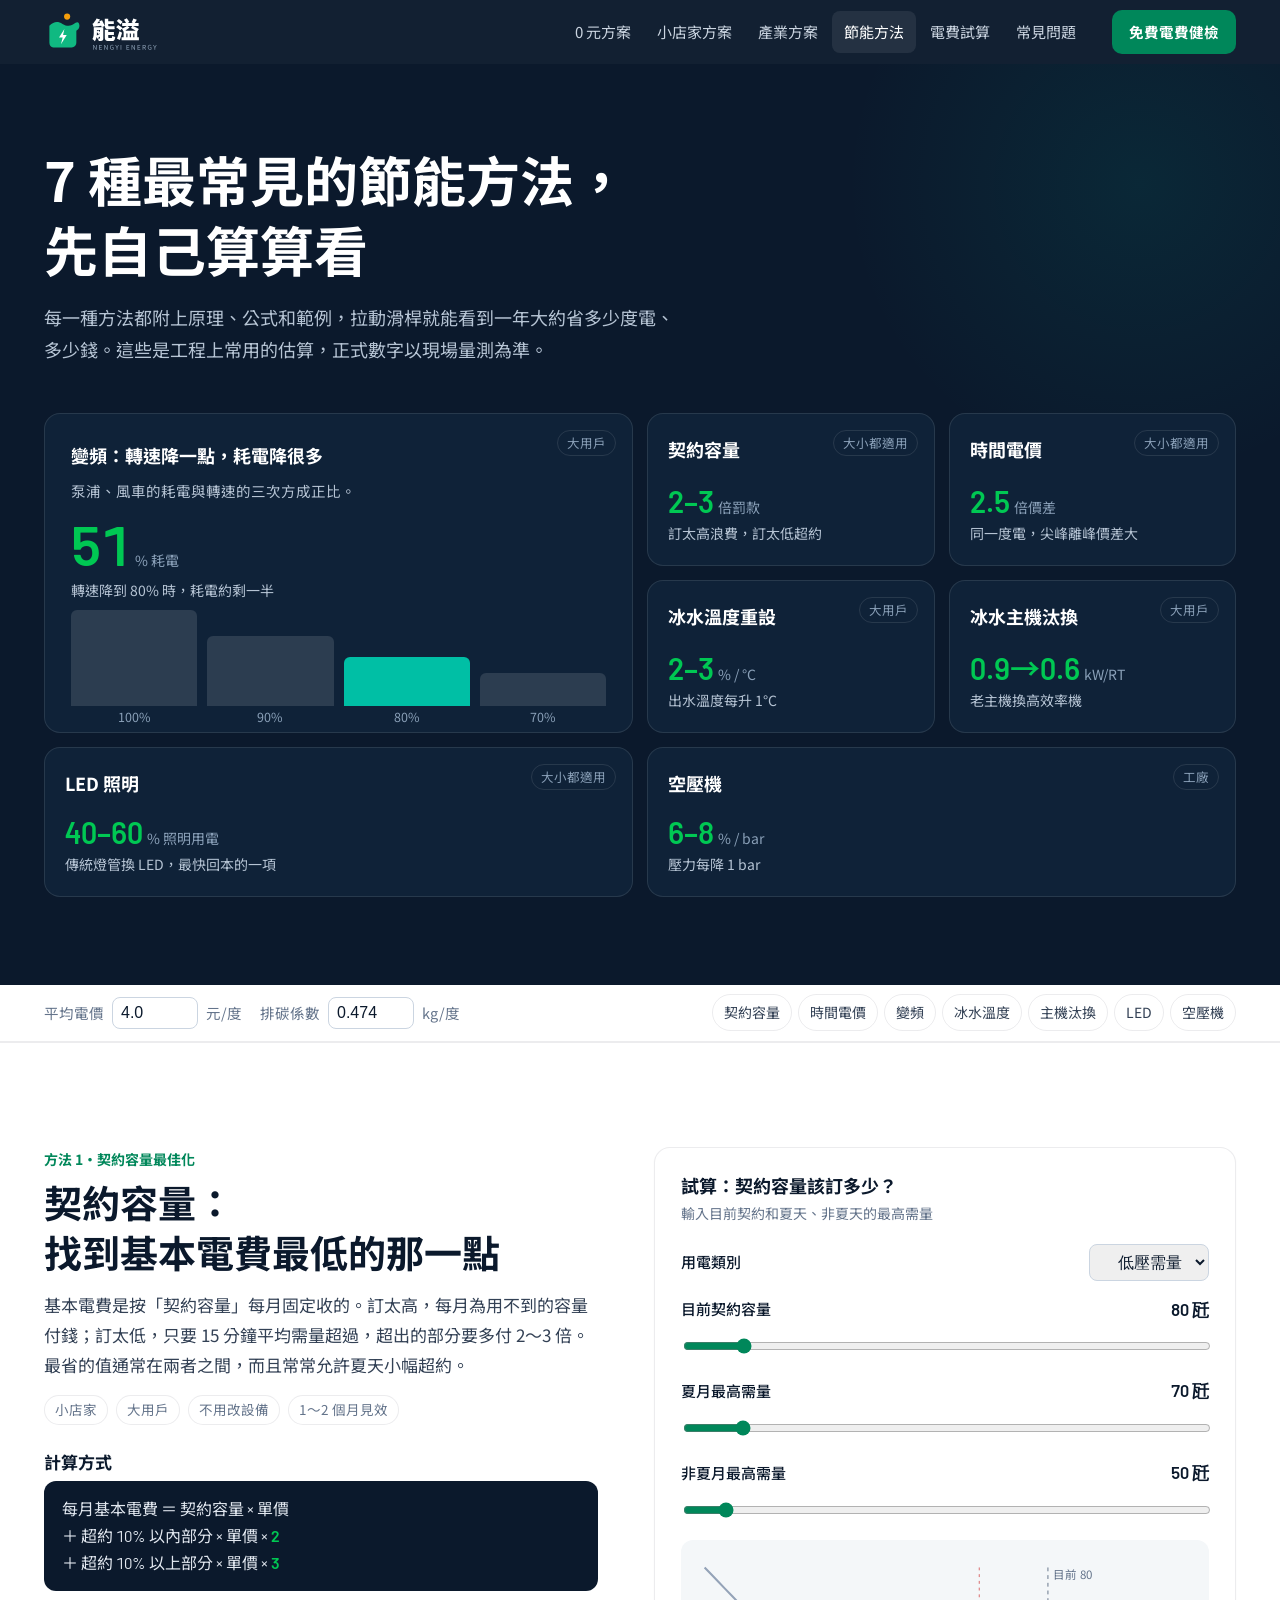
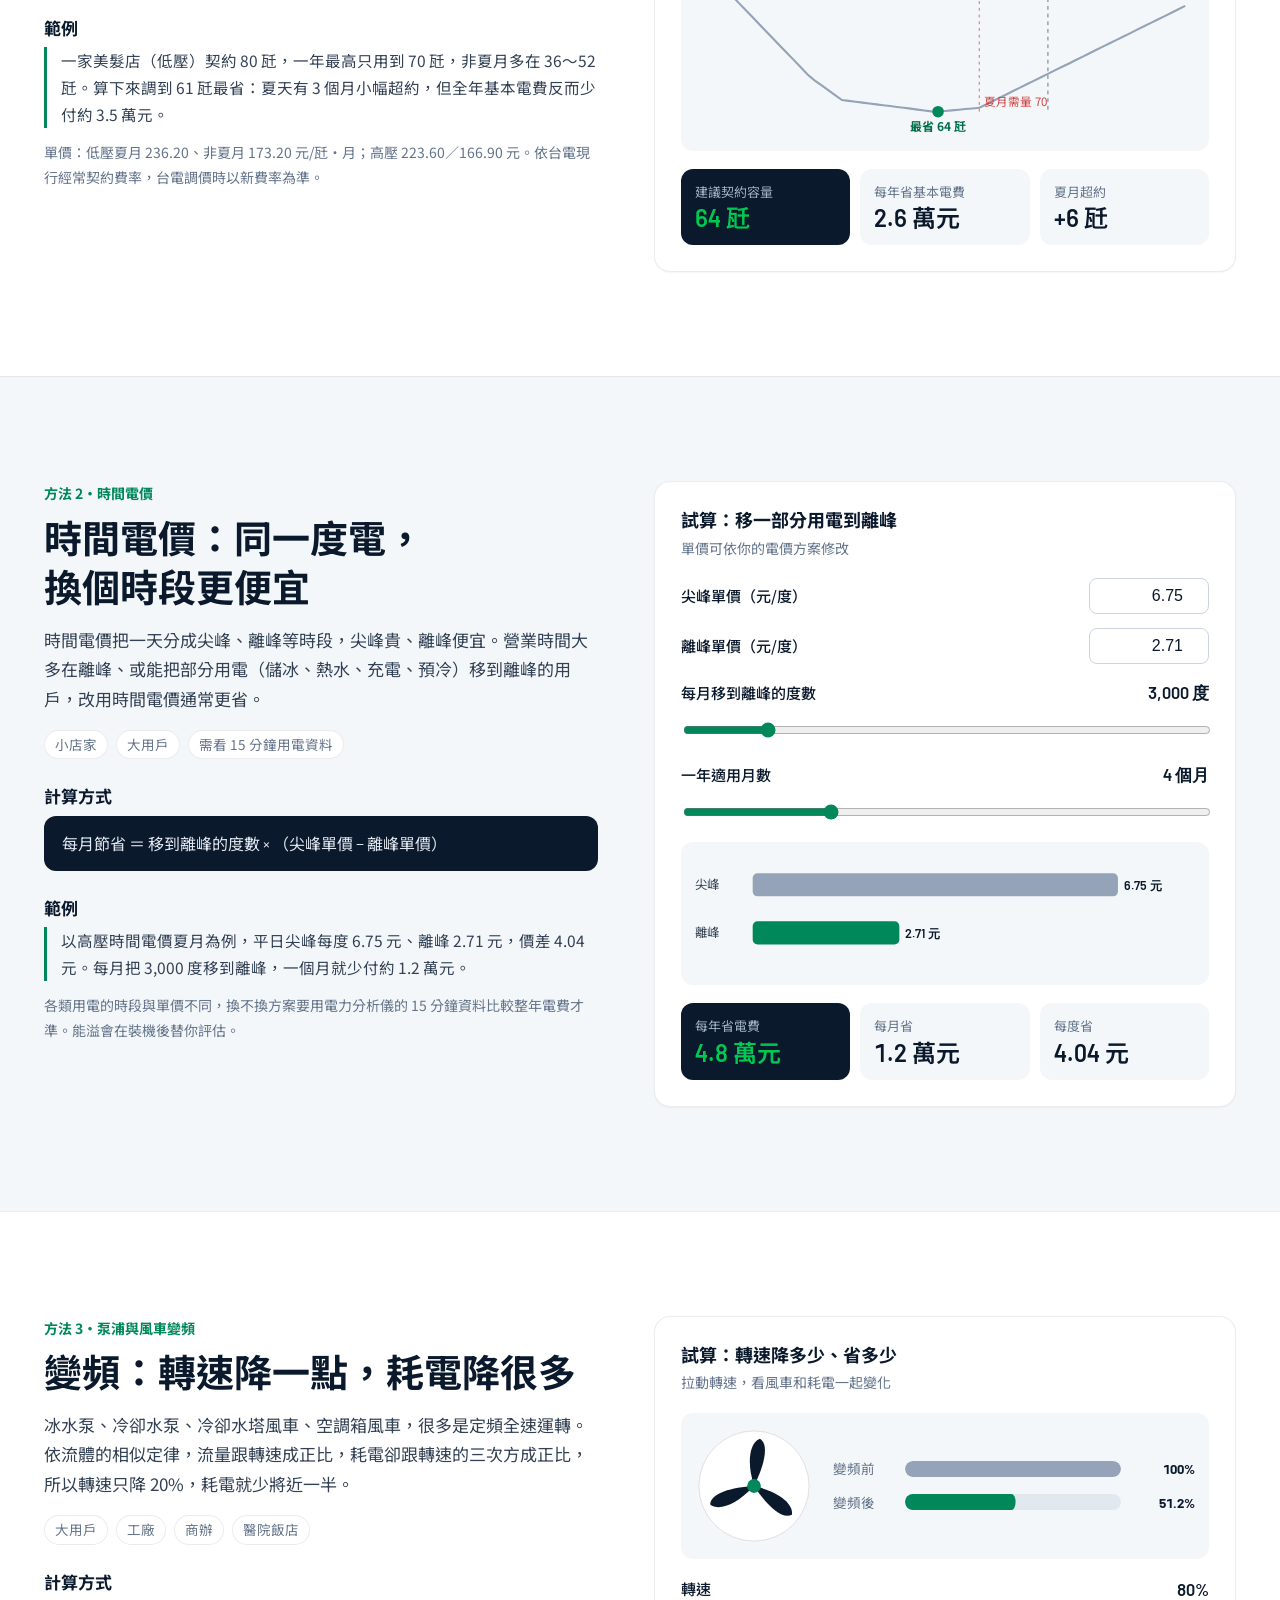
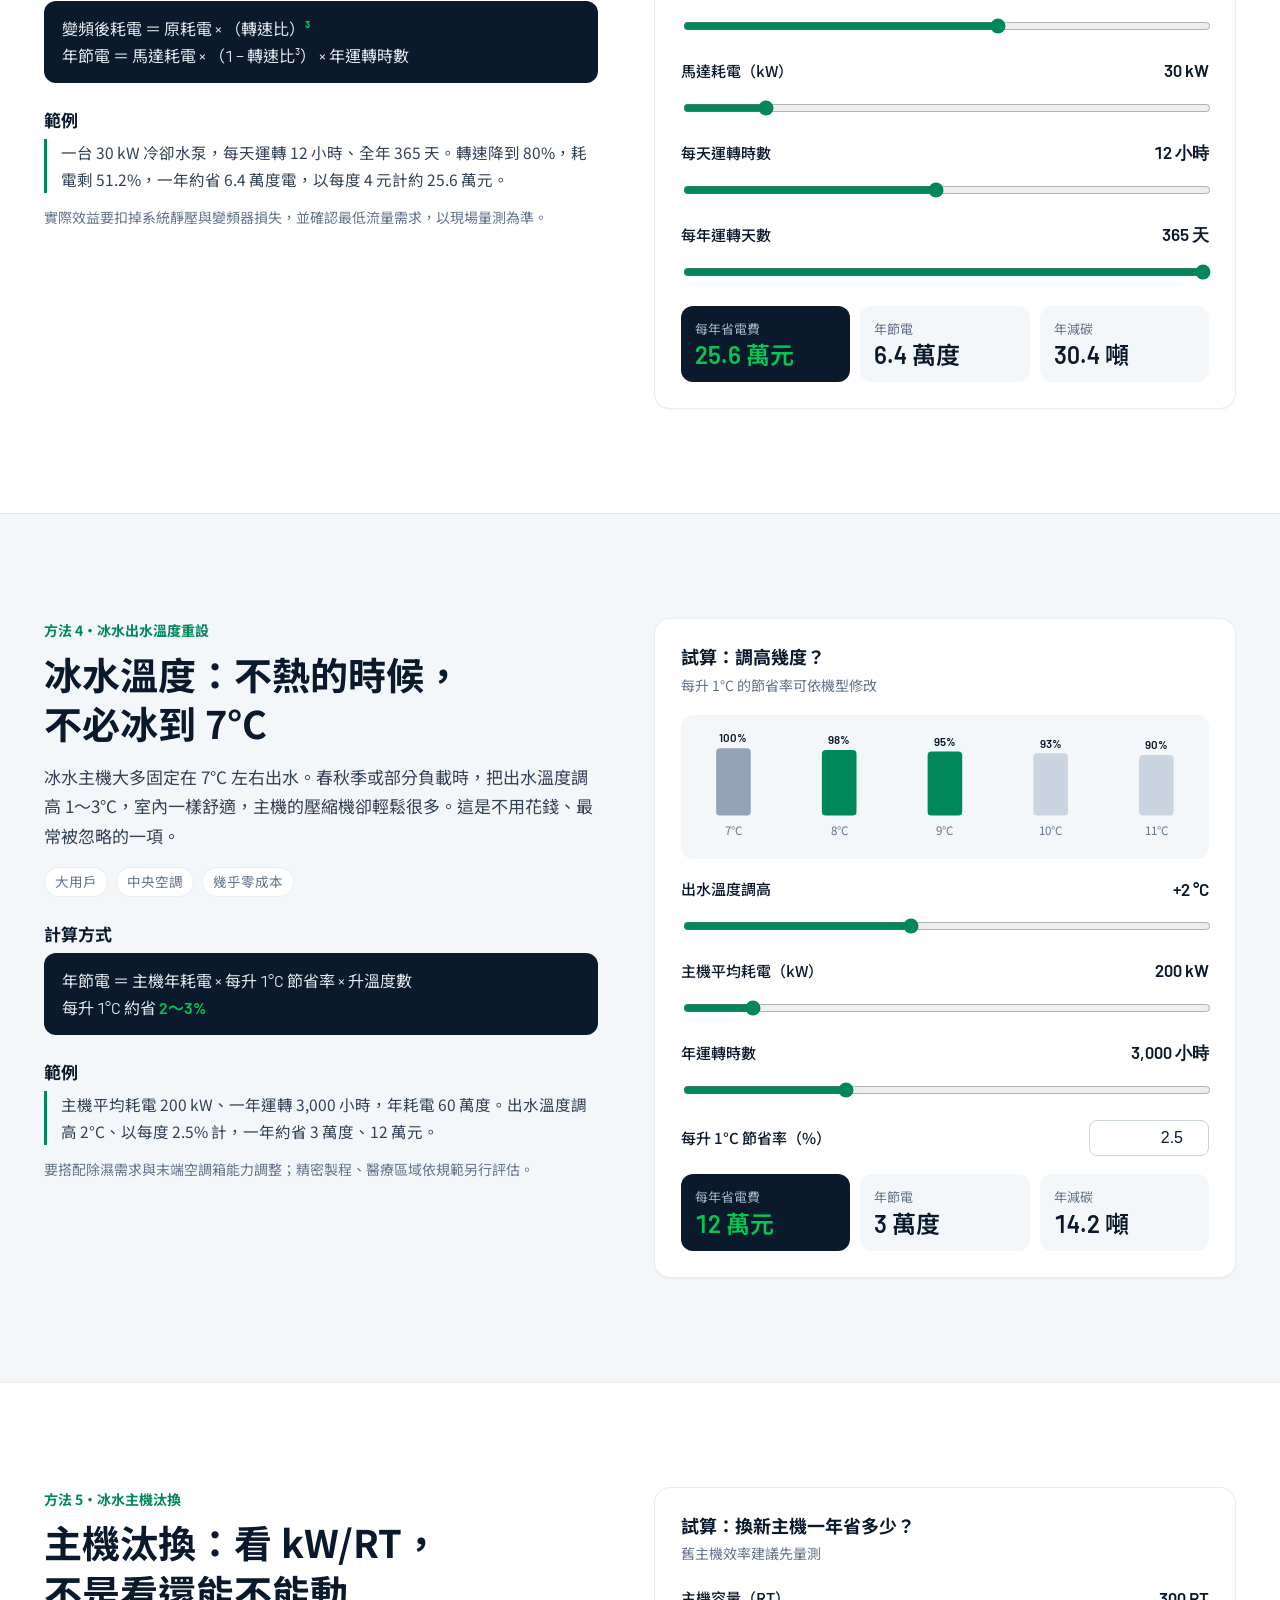
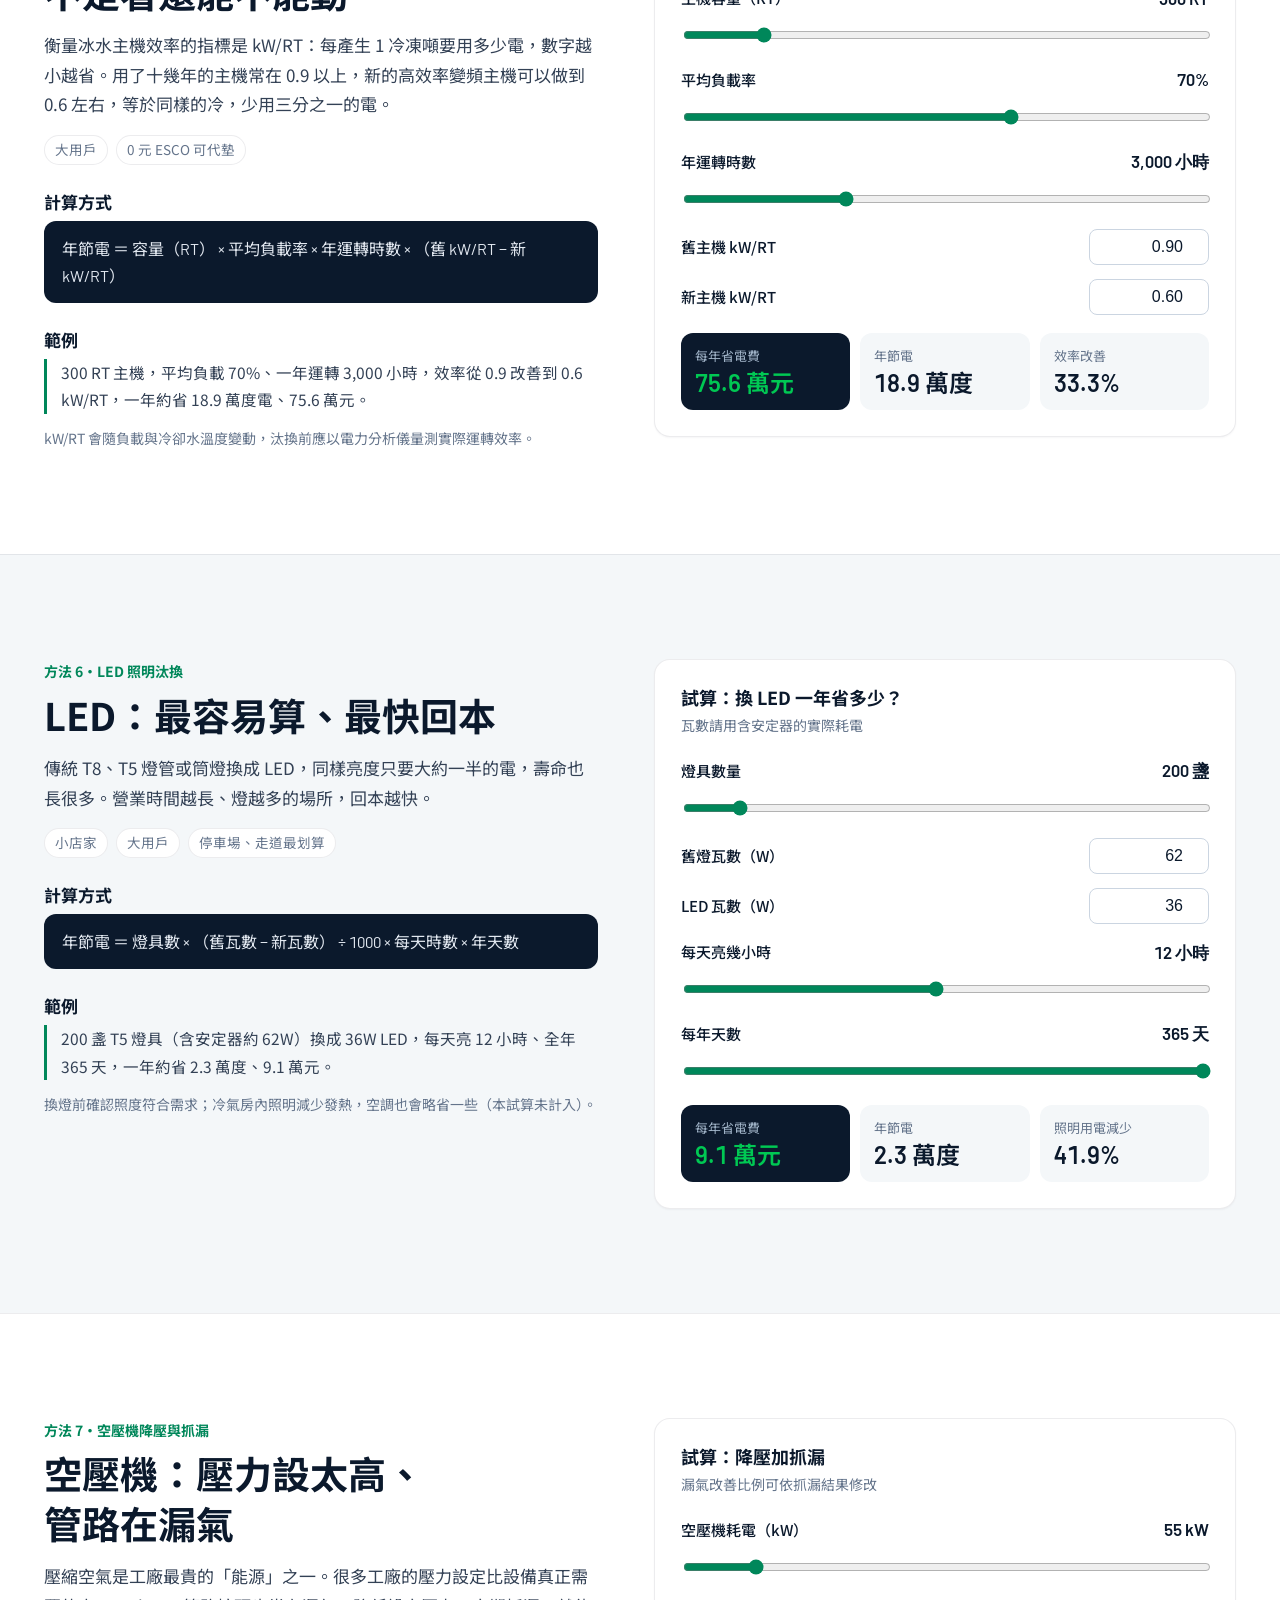
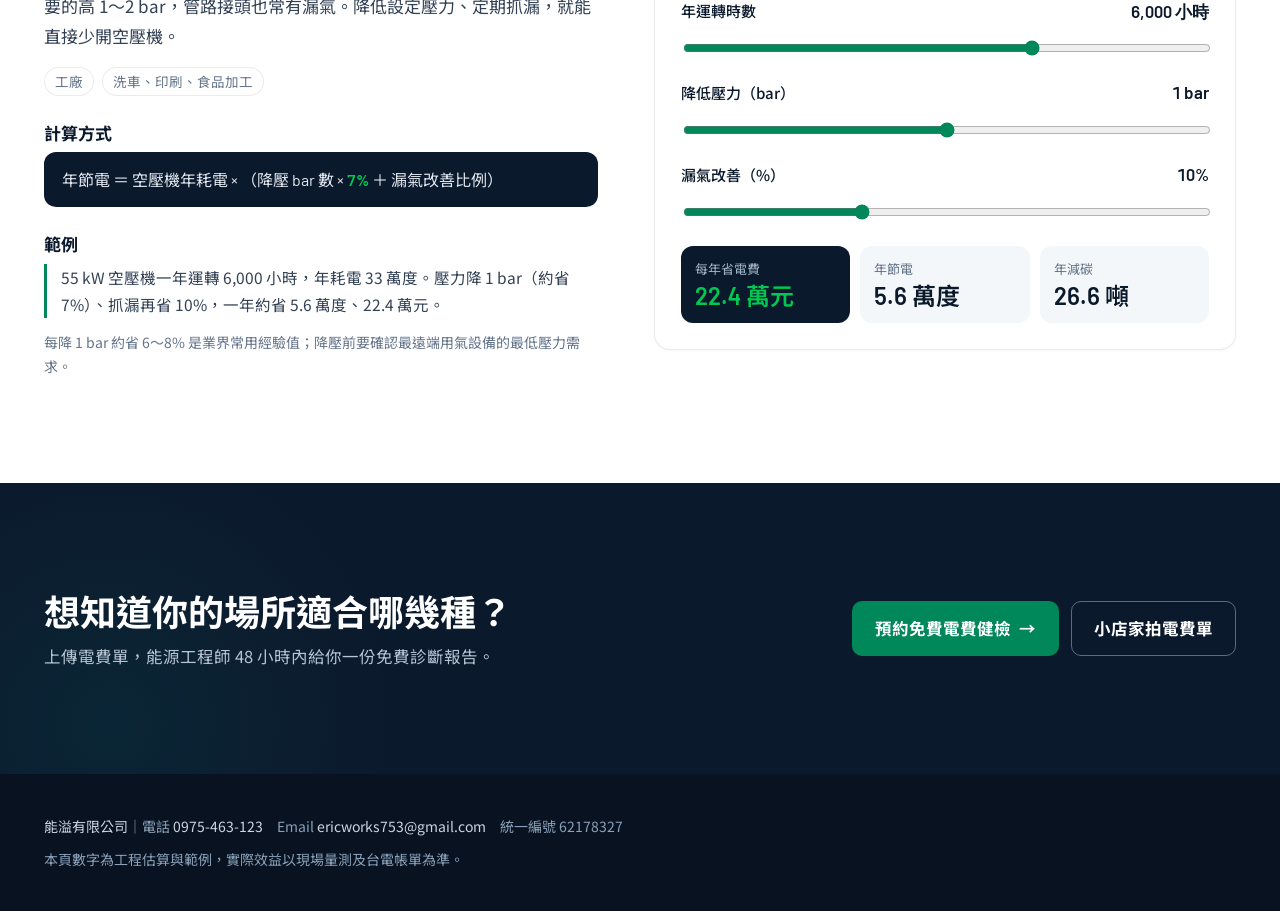
==== methods.html @ 2276e9b9 "官網：工程模擬案例、空調控制邏輯、兩步式表單、捲動繪製需量曲線、節能方法頁與品牌動態 Co-Authored-By: Claude Opus 5.5 <noreply@anthropic.com> C" ====
<!DOCTYPE html>
<html lang="zh-Hant">
<head>
<meta charset="UTF-8">
<meta name="viewport" content="width=device-width, initial-scale=1, viewport-fit=cover">
<meta name="theme-color" content="#0B192C">
<title>7 種節能方法與試算｜能溢有限公司</title>
<meta name="description" content="契約容量、時間電價、變頻、冰水溫度重設、冰水主機汰換、LED、空壓機：7 種最常見的節能方法，附原理、公式、範例與線上試算。">
<link rel="icon" type="image/svg+xml" href="/assets/logo-icon.svg">
<link rel="apple-touch-icon" href="/assets/logo-icon-180.png">
<link rel="preconnect" href="https://fonts.googleapis.com">
<link rel="preconnect" href="https://fonts.gstatic.com" crossorigin>
<link href="https://fonts.googleapis.com/css2?family=Noto+Sans+TC:wght@400;500;700&family=Barlow:wght@500;600&display=swap" rel="stylesheet">
<link rel="stylesheet" href="assets/motion.css">
<style>
:root{
  --bg:#FFFFFF;--bg-alt:#F4F7F9;--navy:#0B192C;--graphite:#1E293B;
  --ink:#0B192C;--text:#334155;--muted:#64748B;
  --line:rgba(15,23,42,.08);--line-dark:rgba(255,255,255,.10);
  --action:#00875A;--action-hover:#00704A;--data:#00C853;--data-2:#00BFA5;--alert:#D14343;
  --r:16px;--ease:cubic-bezier(.16,1,.3,1);
}
*{box-sizing:border-box;min-width:0}
html{scroll-behavior:smooth;scroll-padding-top:120px;-webkit-tap-highlight-color:transparent;-webkit-text-size-adjust:100%}
body{margin:0;font-family:"Noto Sans TC","PingFang TC","Microsoft JhengHei",sans-serif;color:var(--text);background:var(--bg);font-size:16.5px;line-height:1.75;overflow-x:clip}
h1,h2,h3{color:var(--ink);margin:0;line-height:1.3;letter-spacing:0;word-break:keep-all;overflow-wrap:anywhere}
p{margin:0}
a{color:inherit}
.num{font-family:"Barlow","Noto Sans TC",sans-serif;font-variant-numeric:tabular-nums;font-weight:600}
.wrap{max-width:1240px;margin:0 auto;padding:0 max(24px,env(safe-area-inset-left))}
section{padding:104px 0}
@media (max-width:760px){section{padding:64px 0}}
:focus-visible{outline:3px solid var(--action);outline-offset:2px;border-radius:4px}
a,button,summary,label{touch-action:manipulation}
button,.btn{-webkit-user-select:none;user-select:none}
input,select{font-size:16px}

.btn{display:inline-flex;align-items:center;justify-content:center;gap:8px;min-height:48px;padding:12px 22px;border-radius:10px;font:inherit;font-weight:700;text-decoration:none;border:1.5px solid transparent;cursor:pointer;transition:background-color 200ms ease,transform 140ms var(--ease)}
.btn:active{transform:scale(.98)}
.btn-go{background:var(--action);color:#fff}
.btn-ghost{color:#fff;border-color:rgba(255,255,255,.35)}
@media (hover:hover) and (pointer:fine){.btn-go:hover{background:var(--action-hover)}.btn-ghost:hover{border-color:#fff}}

/* nav */
.nav{position:sticky;top:0;z-index:50;background:rgba(11,25,44,.97);backdrop-filter:blur(6px)}
.nav .wrap{display:flex;align-items:center;gap:24px;height:64px}
.brand img{display:block;height:40px;width:auto}
.nav ul{display:flex;gap:2px;list-style:none;margin:0 0 0 auto;padding:0}
.nav ul a{display:block;padding:8px 12px;border-radius:8px;text-decoration:none;font-size:15px;color:#cbd5e1}
.nav ul a[aria-current]{color:#fff;background:rgba(255,255,255,.08)}
@media (hover:hover) and (pointer:fine){.nav ul a:hover{color:#fff;background:rgba(255,255,255,.08)}}
.nav .btn{min-height:40px;padding:8px 16px;font-size:14.5px}
@media (max-width:1000px){.nav ul{display:none}.nav .btn{margin-left:auto}}

/* hero */
.hero{background:var(--navy);color:#b6c4d4;padding:80px 0 88px;position:relative;overflow:hidden}
.hero::before{content:"";position:absolute;right:-180px;top:-200px;width:640px;height:640px;border-radius:50%;background:radial-gradient(circle,rgba(0,191,165,.09),transparent 65%);pointer-events:none}
.hero h1{color:#fff;font-size:clamp(34px,4.6vw,54px);font-weight:700;max-width:820px}
.hero .lede{font-size:18px;max-width:640px;margin-top:18px}

/* bento overview */
.bento{margin-top:48px;display:grid;grid-template-columns:repeat(4,minmax(0,1fr));grid-auto-rows:minmax(150px,auto);gap:14px}
.bx{position:relative;display:flex;flex-direction:column;justify-content:space-between;gap:10px;padding:20px 20px 18px;border-radius:var(--r);border:1px solid var(--line-dark);background:#0f2238;text-decoration:none;color:#b6c4d4}
.bx b{color:#fff;font-size:18px;font-weight:700}
.bx .k{font-size:30px;color:var(--data);line-height:1.1}
.bx .k small{font-size:14px;color:#8aa0b8;font-family:"Noto Sans TC";font-weight:400;margin-left:4px}
.bx span{font-size:14px}
.bx.big{grid-column:span 2;grid-row:span 2;padding:26px}
.bx.big .k{font-size:56px}
.bx.wide{grid-column:span 2}
.bx .tag{position:absolute;top:16px;right:16px;font-size:12.5px;color:#8aa0b8;border:1px solid var(--line-dark);border-radius:999px;padding:1px 9px}
@media (hover:hover) and (pointer:fine){.bx{transition:transform 200ms var(--ease),border-color 200ms ease}.bx:hover{transform:translateY(-2px);border-color:rgba(0,191,165,.45)}}
@media (max-width:900px){.bento{grid-template-columns:1fr 1fr}.bx.big{grid-column:span 2;grid-row:auto}.bx.wide{grid-column:span 2}}
@media (max-width:520px){.bento{grid-template-columns:1fr}.bx.big,.bx.wide{grid-column:auto}}
.cube{display:flex;align-items:flex-end;gap:10px;height:96px;margin-top:6px}
.cube i{flex:1;background:rgba(255,255,255,.12);border-radius:6px 6px 0 0;position:relative}
.cube i.on{background:var(--data-2)}
.cube i em{position:absolute;bottom:-22px;left:0;right:0;text-align:center;font-style:normal;font-size:12.5px;color:#8aa0b8}
.motion-on .cube i{transform-origin:bottom;transform:scaleY(0);transition:transform 900ms var(--ease)}
.motion-on .in .cube i,.motion-on .cube.in i{transform:scaleY(1)}

/* assumptions bar */
.assume{position:sticky;top:64px;z-index:40;background:#fff;border-bottom:1px solid var(--line)}
.assume .wrap{display:flex;align-items:center;gap:18px;min-height:56px;flex-wrap:wrap;font-size:14.5px;color:var(--muted)}
.assume label{display:flex;align-items:center;gap:8px}
.assume input{width:86px;border:1px solid #cbd5e1;border-radius:8px;padding:6px 8px;color:var(--ink)}
.assume .jump{margin-left:auto;display:flex;gap:6px;overflow-x:auto;scrollbar-width:none}
.assume .jump a{flex:none;text-decoration:none;font-size:14px;padding:5px 11px;border-radius:999px;border:1px solid var(--line);color:var(--text)}
@media (max-width:900px){.assume .jump{display:none}}

/* method section */
.m{border-top:1px solid var(--line)}
.m:nth-of-type(even){background:var(--bg-alt)}
.m-grid{display:grid;grid-template-columns:1fr 1.05fr;gap:56px;align-items:start}
@media (max-width:960px){.m-grid{grid-template-columns:1fr;gap:32px}}
.m .idx{font-size:14px;color:var(--action);font-weight:700}
.m h2{font-size:clamp(28px,3.2vw,38px);margin:6px 0 14px}
.m .what{font-size:17px}
.fit{display:flex;gap:8px;flex-wrap:wrap;margin-top:16px}
.fit span{font-size:13.5px;border:1px solid var(--line);border-radius:999px;padding:2px 10px;color:var(--muted);background:#fff}
.block{margin-top:26px}
.block h3{font-size:17px;margin-bottom:8px}
.formula{font-family:"Barlow","Noto Sans TC",sans-serif;font-variant-numeric:tabular-nums;background:var(--navy);color:#e2e8f0;border-radius:12px;padding:14px 18px;font-size:16px;line-height:1.7}
.formula b{color:var(--data);font-weight:600}
.example{font-size:15.5px;border-left:3px solid var(--action);padding-left:14px}
.caveat{font-size:14px;color:var(--muted);margin-top:12px}

/* calculator card */
.calc{background:#fff;border:1px solid var(--line);border-radius:var(--r);padding:26px;box-shadow:0 1px 2px rgba(15,23,42,.04)}
.calc h3{font-size:18px;margin-bottom:4px}
.calc .sub{font-size:14px;color:var(--muted);margin-bottom:18px}
.f{display:grid;grid-template-columns:1fr auto;align-items:center;gap:6px 14px;margin-bottom:14px}
.f label{font-size:15px;color:var(--ink);font-weight:500}
.f output{font-family:"Barlow";font-weight:600;font-variant-numeric:tabular-nums;color:var(--ink);font-size:17px;white-space:nowrap}
.f input[type=range]{grid-column:1/-1;width:100%;accent-color:var(--action);height:28px}
.f input[type=number],.f select{width:120px;border:1px solid #cbd5e1;border-radius:8px;padding:8px 10px;color:var(--ink);text-align:right}
.res{margin-top:18px;display:grid;grid-template-columns:repeat(3,minmax(0,1fr));gap:10px}
.res div{background:var(--bg-alt);border-radius:12px;padding:12px 14px}
.res small{display:block;font-size:13px;color:var(--muted)}
.res b{display:block;font-size:24px;color:var(--ink);line-height:1.25;white-space:nowrap}
.res div.main{background:var(--navy)} .res div.main small{color:#9fb2c6} .res div.main b{color:var(--data)}
@media (max-width:520px){.res{grid-template-columns:1fr}}
.viz{margin:6px 0 16px;border-radius:12px;background:var(--bg-alt);padding:14px}
.viz svg{display:block;width:100%;height:auto}

/* fan */
.fanrow{display:flex;align-items:center;gap:20px}
.viz .fan{width:118px;height:118px;flex:none}
.fan .blades{transform-origin:60px 60px;animation:spin var(--spd,1.2s) linear infinite;animation-play-state:var(--play,running)}
@keyframes spin{to{transform:rotate(360deg)}}
@media (prefers-reduced-motion:reduce){.fan .blades{animation:none}}
.bars{flex:1;display:grid;gap:10px}
.bars .row{display:grid;grid-template-columns:62px 1fr 64px;align-items:center;gap:10px;font-size:13.5px;color:var(--muted)}
.bars .track{height:16px;background:#e2e8f0;border-radius:8px;overflow:hidden}
.bars .fill{height:100%;background:#94a3b8;border-radius:8px;transform-origin:left;transition:transform 300ms var(--ease)}
.bars .fill.g{background:var(--action)}
.fanrow+*{margin-top:0}
@media (max-width:560px){.fanrow{flex-direction:column;align-items:stretch}.viz .fan{align-self:center;width:96px;height:96px}}
.bars .row b{text-align:right;color:var(--ink);font-family:"Barlow";font-variant-numeric:tabular-nums}

/* cta + footer */
.cta{background:var(--navy);color:#b6c4d4;position:relative;overflow:hidden}
.cta::before{content:"";position:absolute;left:-200px;bottom:-260px;width:620px;height:620px;border-radius:50%;background:radial-gradient(circle,rgba(0,191,165,.08),transparent 65%)}
.cta h2{color:#fff;font-size:clamp(26px,3vw,36px)}
.cta .row{display:flex;justify-content:space-between;align-items:center;gap:24px;flex-wrap:wrap;position:relative}
.cta .btns{display:flex;gap:12px;flex-wrap:wrap}
footer{background:#081221;color:#8aa0b8;padding:40px 0 110px;font-size:14px}
footer a{color:#cbd5e1;text-decoration:none}
@media (min-width:761px){footer{padding-bottom:40px}}
.mbar{display:none}
@media (max-width:760px){.mbar{display:grid;grid-template-columns:1fr 1.3fr;gap:8px;position:fixed;left:0;right:0;bottom:0;z-index:60;padding:10px 12px calc(10px + env(safe-area-inset-bottom));background:rgba(255,255,255,.97);border-top:1px solid var(--line)}.mbar a{display:flex;align-items:center;justify-content:center;min-height:48px;border-radius:10px;font-weight:700;text-decoration:none;transition:transform 140ms var(--ease)}.mbar a:active{transform:scale(.98)}.mbar .l{background:var(--navy);color:#fff}.mbar .u{background:var(--action);color:#fff}}
</style>
</head>
<body>

<nav class="nav" aria-label="主選單">
  <div class="wrap">
    <a class="brand" href="index.html" aria-label="能溢有限公司 首頁"><img src="assets/logo-horizontal-white.svg" alt="能溢有限公司" width="114" height="40"></a>
    <ul>
      <li><a href="index.html#model">0 元方案</a></li>
      <li><a href="small.html">小店家方案</a></li>
      <li><a href="solution.html">產業方案</a></li>
      <li><a href="methods.html" aria-current="page">節能方法</a></li>
      <li><a href="index.html#calc">電費試算</a></li>
      <li><a href="index.html#faq">常見問題</a></li>
    </ul>
    <a class="btn btn-go" href="index.html#apply">免費電費健檢</a>
  </div>
</nav>

<header class="hero">
  <div class="wrap">
    <h1 class="reveal">7 種最常見的節能方法，<wbr>先自己算算看</h1>
    <p class="lede reveal">每一種方法都附上原理、公式和範例，拉動滑桿就能看到一年大約省多少度電、多少錢。這些是工程上常用的估算，正式數字以現場量測為準。</p>

    <div class="bento" data-stagger>
      <a class="bx big" href="#vfd">
        <span class="tag">大用戶</span>
        <div><b>變頻：轉速降一點，耗電降很多</b><p style="margin-top:6px;font-size:14.5px">泵浦、風車的耗電與轉速的三次方成正比。</p></div>
        <div>
          <div class="k num">51<small>% 耗電</small></div>
          <span>轉速降到 80% 時，耗電約剩一半</span>
          <div class="cube" aria-hidden="true">
            <i style="height:100%"><em>100%</em></i><i style="height:73%"><em>90%</em></i><i class="on" style="height:51%"><em>80%</em></i><i style="height:34%"><em>70%</em></i>
          </div>
        </div>
      </a>
      <a class="bx" href="#contract"><span class="tag">大小都適用</span><b>契約容量</b><div><div class="k num">2–3<small>倍罰款</small></div><span>訂太高浪費，訂太低超約</span></div></a>
      <a class="bx" href="#tou"><span class="tag">大小都適用</span><b>時間電價</b><div><div class="k num">2.5<small>倍價差</small></div><span>同一度電，尖峰離峰價差大</span></div></a>
      <a class="bx" href="#chw"><span class="tag">大用戶</span><b>冰水溫度重設</b><div><div class="k num">2–3<small>% / °C</small></div><span>出水溫度每升 1°C</span></div></a>
      <a class="bx" href="#chiller"><span class="tag">大用戶</span><b>冰水主機汰換</b><div><div class="k num">0.9→0.6<small>kW/RT</small></div><span>老主機換高效率機</span></div></a>
      <a class="bx wide" href="#led"><span class="tag">大小都適用</span><b>LED 照明</b><div><div class="k num">40–60<small>% 照明用電</small></div><span>傳統燈管換 LED，最快回本的一項</span></div></a>
      <a class="bx wide" href="#air"><span class="tag">工廠</span><b>空壓機</b><div><div class="k num">6–8<small>% / bar</small></div><span>壓力每降 1 bar</span></div></a>
    </div>
  </div>
</header>

<div class="assume" role="region" aria-label="試算假設">
  <div class="wrap">
    <label>平均電價 <input id="gPrice" type="number" step="0.1" min="0" value="4.0" inputmode="decimal" aria-label="平均電價，元每度"> 元/度</label>
    <label>排碳係數 <input id="gEf" type="number" step="0.001" min="0" value="0.474" inputmode="decimal" aria-label="排碳係數，公斤每度"> kg/度</label>
    <nav class="jump" aria-label="跳到方法">
      <a href="#contract">契約容量</a><a href="#tou">時間電價</a><a href="#vfd">變頻</a><a href="#chw">冰水溫度</a><a href="#chiller">主機汰換</a><a href="#led">LED</a><a href="#air">空壓機</a>
    </nav>
  </div>
</div>

<main>

<!-- 1 契約容量 -->
<section class="m" id="contract"><div class="wrap"><div class="m-grid">
  <div class="reveal">
    <p class="idx">方法 1・契約容量最佳化</p>
    <h2>契約容量：找到基本電費最低的那一點</h2>
    <p class="what">基本電費是按「契約容量」每月固定收的。訂太高，每月為用不到的容量付錢；訂太低，只要 15 分鐘平均需量超過，超出的部分要多付 2～3 倍。最省的值通常在兩者之間，而且常常允許夏天小幅超約。</p>
    <div class="fit"><span>小店家</span><span>大用戶</span><span>不用改設備</span><span>1～2 個月見效</span></div>
    <div class="block"><h3>計算方式</h3>
      <div class="formula">每月基本電費 ＝ 契約容量 × 單價<br>＋ 超約 10% 以內部分 × 單價 × <b>2</b><br>＋ 超約 10% 以上部分 × 單價 × <b>3</b></div>
    </div>
    <div class="block"><h3>範例</h3>
      <p class="example">一家美髮店（低壓）契約 80 瓩，一年最高只用到 70 瓩，非夏月多在 36～52 瓩。算下來調到 61 瓩最省：夏天有 3 個月小幅超約，但全年基本電費反而少付約 3.5 萬元。</p>
    </div>
    <p class="caveat">單價：低壓夏月 236.20、非夏月 173.20 元/瓩・月；高壓 223.60／166.90 元。依台電現行經常契約費率，台電調價時以新費率為準。</p>
  </div>
  <div class="calc reveal">
    <h3>試算：契約容量該訂多少？</h3>
    <p class="sub">輸入目前契約和夏天、非夏天的最高需量</p>
    <div class="f"><label for="cType">用電類別</label><select id="cType"><option value="lv">低壓需量</option><option value="hv">高壓</option></select></div>
    <div class="f"><label for="cNow">目前契約容量</label><output id="cNowO" for="cNow"></output><input id="cNow" type="range" min="20" max="600" step="1" value="80"></div>
    <div class="f"><label for="cSum">夏月最高需量</label><output id="cSumO" for="cSum"></output><input id="cSum" type="range" min="10" max="600" step="1" value="70"></div>
    <div class="f"><label for="cNon">非夏月最高需量</label><output id="cNonO" for="cNon"></output><input id="cNon" type="range" min="10" max="600" step="1" value="50"></div>
    <div class="viz"><svg id="cChart" viewBox="0 0 520 190" role="img" aria-label="不同契約容量的年基本電費曲線"></svg></div>
    <div class="res">
      <div class="main"><small>建議契約容量</small><b class="num" id="cBest">—</b></div>
      <div><small>每年省基本電費</small><b class="num" id="cSave">—</b></div>
      <div><small>夏月超約</small><b class="num" id="cOver">—</b></div>
    </div>
  </div>
</div></div></section>

<!-- 2 時間電價 -->
<section class="m" id="tou"><div class="wrap"><div class="m-grid">
  <div class="reveal">
    <p class="idx">方法 2・時間電價</p>
    <h2>時間電價：同一度電，換個時段更便宜</h2>
    <p class="what">時間電價把一天分成尖峰、離峰等時段，尖峰貴、離峰便宜。營業時間大多在離峰、或能把部分用電（儲冰、熱水、充電、預冷）移到離峰的用戶，改用時間電價通常更省。</p>
    <div class="fit"><span>小店家</span><span>大用戶</span><span>需看 15 分鐘用電資料</span></div>
    <div class="block"><h3>計算方式</h3>
      <div class="formula">每月節省 ＝ 移到離峰的度數 × （尖峰單價 − 離峰單價）</div>
    </div>
    <div class="block"><h3>範例</h3>
      <p class="example">以高壓時間電價夏月為例，平日尖峰每度 6.75 元、離峰 2.71 元，價差 4.04 元。每月把 3,000 度移到離峰，一個月就少付約 1.2 萬元。</p>
    </div>
    <p class="caveat">各類用電的時段與單價不同，換不換方案要用電力分析儀的 15 分鐘資料比較整年電費才準。能溢會在裝機後替你評估。</p>
  </div>
  <div class="calc reveal">
    <h3>試算：移一部分用電到離峰</h3>
    <p class="sub">單價可依你的電價方案修改</p>
    <div class="f"><label for="tPeak">尖峰單價（元/度）</label><input id="tPeak" type="number" step="0.01" value="6.75" inputmode="decimal"></div>
    <div class="f"><label for="tOff">離峰單價（元/度）</label><input id="tOff" type="number" step="0.01" value="2.71" inputmode="decimal"></div>
    <div class="f"><label for="tKwh">每月移到離峰的度數</label><output id="tKwhO" for="tKwh"></output><input id="tKwh" type="range" min="0" max="20000" step="100" value="3000"></div>
    <div class="f"><label for="tMon">一年適用月數</label><output id="tMonO" for="tMon"></output><input id="tMon" type="range" min="1" max="12" step="1" value="4"></div>
    <div class="viz"><svg id="tChart" viewBox="0 0 520 120" role="img" aria-label="尖峰與離峰每度電價比較"></svg></div>
    <div class="res">
      <div class="main"><small>每年省電費</small><b class="num" id="tSave">—</b></div>
      <div><small>每月省</small><b class="num" id="tMonth">—</b></div>
      <div><small>每度省</small><b class="num" id="tDiff">—</b></div>
    </div>
  </div>
</div></div></section>

<!-- 3 變頻 -->
<section class="m" id="vfd"><div class="wrap"><div class="m-grid">
  <div class="reveal">
    <p class="idx">方法 3・泵浦與風車變頻</p>
    <h2>變頻：轉速降一點，耗電降很多</h2>
    <p class="what">冰水泵、冷卻水泵、冷卻水塔風車、空調箱風車，很多是定頻全速運轉。依流體的相似定律，流量跟轉速成正比，耗電卻跟轉速的三次方成正比，所以轉速只降 20%，耗電就少將近一半。</p>
    <div class="fit"><span>大用戶</span><span>工廠</span><span>商辦</span><span>醫院飯店</span></div>
    <div class="block"><h3>計算方式</h3>
      <div class="formula">變頻後耗電 ＝ 原耗電 × （轉速比）<b>³</b><br>年節電 ＝ 馬達耗電 × （1 − 轉速比³） × 年運轉時數</div>
    </div>
    <div class="block"><h3>範例</h3>
      <p class="example">一台 30 kW 冷卻水泵，每天運轉 12 小時、全年 365 天。轉速降到 80%，耗電剩 51.2%，一年約省 6.4 萬度電，以每度 4 元計約 25.6 萬元。</p>
    </div>
    <p class="caveat">實際效益要扣掉系統靜壓與變頻器損失，並確認最低流量需求，以現場量測為準。</p>
  </div>
  <div class="calc reveal">
    <h3>試算：轉速降多少、省多少</h3>
    <p class="sub">拉動轉速，看風車和耗電一起變化</p>
    <div class="viz">
      <div class="fanrow">
        <svg class="fan" id="fan" viewBox="0 0 120 120" aria-hidden="true">
          <circle cx="60" cy="60" r="56" fill="#fff" stroke="rgba(15,23,42,.12)"/>
          <g class="blades">
            <path d="M60 60 C52 34 56 16 66 12 C76 18 70 40 60 60Z" fill="#0B192C"/>
            <path d="M60 60 C52 34 56 16 66 12 C76 18 70 40 60 60Z" fill="#0B192C" transform="rotate(120 60 60)"/>
            <path d="M60 60 C52 34 56 16 66 12 C76 18 70 40 60 60Z" fill="#0B192C" transform="rotate(240 60 60)"/>
          </g>
          <circle cx="60" cy="60" r="7" fill="#00875A"/>
        </svg>
        <div class="bars">
          <div class="row"><span>變頻前</span><div class="track"><div class="fill" style="transform:scaleX(1)"></div></div><b>100%</b></div>
          <div class="row"><span>變頻後</span><div class="track"><div class="fill g" id="vBar"></div></div><b id="vPct">—</b></div>
        </div>
      </div>
    </div>
    <div class="f"><label for="vSpd">轉速</label><output id="vSpdO" for="vSpd"></output><input id="vSpd" type="range" min="50" max="100" step="1" value="80"></div>
    <div class="f"><label for="vKw">馬達耗電（kW）</label><output id="vKwO" for="vKw"></output><input id="vKw" type="range" min="1" max="200" step="1" value="30"></div>
    <div class="f"><label for="vHr">每天運轉時數</label><output id="vHrO" for="vHr"></output><input id="vHr" type="range" min="1" max="24" step="1" value="12"></div>
    <div class="f"><label for="vDay">每年運轉天數</label><output id="vDayO" for="vDay"></output><input id="vDay" type="range" min="50" max="365" step="5" value="365"></div>
    <div class="res">
      <div class="main"><small>每年省電費</small><b class="num" id="vSave">—</b></div>
      <div><small>年節電</small><b class="num" id="vKwh">—</b></div>
      <div><small>年減碳</small><b class="num" id="vCo2">—</b></div>
    </div>
  </div>
</div></div></section>

<!-- 4 冰水溫度 -->
<section class="m" id="chw"><div class="wrap"><div class="m-grid">
  <div class="reveal">
    <p class="idx">方法 4・冰水出水溫度重設</p>
    <h2>冰水溫度：不熱的時候，不必冰到 7°C</h2>
    <p class="what">冰水主機大多固定在 7°C 左右出水。春秋季或部分負載時，把出水溫度調高 1～3°C，室內一樣舒適，主機的壓縮機卻輕鬆很多。這是不用花錢、最常被忽略的一項。</p>
    <div class="fit"><span>大用戶</span><span>中央空調</span><span>幾乎零成本</span></div>
    <div class="block"><h3>計算方式</h3>
      <div class="formula">年節電 ＝ 主機年耗電 × 每升 1°C 節省率 × 升溫度數<br>每升 1°C 約省 <b>2～3%</b></div>
    </div>
    <div class="block"><h3>範例</h3>
      <p class="example">主機平均耗電 200 kW、一年運轉 3,000 小時，年耗電 60 萬度。出水溫度調高 2°C、以每度 2.5% 計，一年約省 3 萬度、12 萬元。</p>
    </div>
    <p class="caveat">要搭配除濕需求與末端空調箱能力調整；精密製程、醫療區域依規範另行評估。</p>
  </div>
  <div class="calc reveal">
    <h3>試算：調高幾度？</h3>
    <p class="sub">每升 1°C 的節省率可依機型修改</p>
    <div class="viz"><svg id="wChart" viewBox="0 0 520 120" role="img" aria-label="冰水出水溫度與主機耗電"></svg></div>
    <div class="f"><label for="wUp">出水溫度調高</label><output id="wUpO" for="wUp"></output><input id="wUp" type="range" min="0.5" max="4" step="0.5" value="2"></div>
    <div class="f"><label for="wKw">主機平均耗電（kW）</label><output id="wKwO" for="wKw"></output><input id="wKw" type="range" min="20" max="1500" step="10" value="200"></div>
    <div class="f"><label for="wHr">年運轉時數</label><output id="wHrO" for="wHr"></output><input id="wHr" type="range" min="500" max="8760" step="100" value="3000"></div>
    <div class="f"><label for="wRate">每升 1°C 節省率（%）</label><input id="wRate" type="number" step="0.1" min="0" max="5" value="2.5" inputmode="decimal"></div>
    <div class="res">
      <div class="main"><small>每年省電費</small><b class="num" id="wSave">—</b></div>
      <div><small>年節電</small><b class="num" id="wKwh">—</b></div>
      <div><small>年減碳</small><b class="num" id="wCo2">—</b></div>
    </div>
  </div>
</div></div></section>

<!-- 5 主機汰換 -->
<section class="m" id="chiller"><div class="wrap"><div class="m-grid">
  <div class="reveal">
    <p class="idx">方法 5・冰水主機汰換</p>
    <h2>主機汰換：看 kW/RT，不是看還能不能動</h2>
    <p class="what">衡量冰水主機效率的指標是 kW/RT：每產生 1 冷凍噸要用多少電，數字越小越省。用了十幾年的主機常在 0.9 以上，新的高效率變頻主機可以做到 0.6 左右，等於同樣的冷，少用三分之一的電。</p>
    <div class="fit"><span>大用戶</span><span>0 元 ESCO 可代墊</span></div>
    <div class="block"><h3>計算方式</h3>
      <div class="formula">年節電 ＝ 容量（RT） × 平均負載率 × 年運轉時數 × （舊 kW/RT − 新 kW/RT）</div>
    </div>
    <div class="block"><h3>範例</h3>
      <p class="example">300 RT 主機，平均負載 70%、一年運轉 3,000 小時，效率從 0.9 改善到 0.6 kW/RT，一年約省 18.9 萬度電、75.6 萬元。</p>
    </div>
    <p class="caveat">kW/RT 會隨負載與冷卻水溫度變動，汰換前應以電力分析儀量測實際運轉效率。</p>
  </div>
  <div class="calc reveal">
    <h3>試算：換新主機一年省多少？</h3>
    <p class="sub">舊主機效率建議先量測</p>
    <div class="f"><label for="hRt">主機容量（RT）</label><output id="hRtO" for="hRt"></output><input id="hRt" type="range" min="20" max="2000" step="10" value="300"></div>
    <div class="f"><label for="hLoad">平均負載率</label><output id="hLoadO" for="hLoad"></output><input id="hLoad" type="range" min="20" max="100" step="5" value="70"></div>
    <div class="f"><label for="hHr">年運轉時數</label><output id="hHrO" for="hHr"></output><input id="hHr" type="range" min="500" max="8760" step="100" value="3000"></div>
    <div class="f"><label for="hOld">舊主機 kW/RT</label><input id="hOld" type="number" step="0.01" min="0" value="0.90" inputmode="decimal"></div>
    <div class="f"><label for="hNew">新主機 kW/RT</label><input id="hNew" type="number" step="0.01" min="0" value="0.60" inputmode="decimal"></div>
    <div class="res">
      <div class="main"><small>每年省電費</small><b class="num" id="hSave">—</b></div>
      <div><small>年節電</small><b class="num" id="hKwh">—</b></div>
      <div><small>效率改善</small><b class="num" id="hPct">—</b></div>
    </div>
  </div>
</div></div></section>

<!-- 6 LED -->
<section class="m" id="led"><div class="wrap"><div class="m-grid">
  <div class="reveal">
    <p class="idx">方法 6・LED 照明汰換</p>
    <h2>LED：最容易算、最快回本</h2>
    <p class="what">傳統 T8、T5 燈管或筒燈換成 LED，同樣亮度只要大約一半的電，壽命也長很多。營業時間越長、燈越多的場所，回本越快。</p>
    <div class="fit"><span>小店家</span><span>大用戶</span><span>停車場、走道最划算</span></div>
    <div class="block"><h3>計算方式</h3>
      <div class="formula">年節電 ＝ 燈具數 × （舊瓦數 − 新瓦數） ÷ 1000 × 每天時數 × 年天數</div>
    </div>
    <div class="block"><h3>範例</h3>
      <p class="example">200 盞 T5 燈具（含安定器約 62W）換成 36W LED，每天亮 12 小時、全年 365 天，一年約省 2.3 萬度、9.1 萬元。</p>
    </div>
    <p class="caveat">換燈前確認照度符合需求；冷氣房內照明減少發熱，空調也會略省一些（本試算未計入）。</p>
  </div>
  <div class="calc reveal">
    <h3>試算：換 LED 一年省多少？</h3>
    <p class="sub">瓦數請用含安定器的實際耗電</p>
    <div class="f"><label for="lN">燈具數量</label><output id="lNO" for="lN"></output><input id="lN" type="range" min="10" max="2000" step="10" value="200"></div>
    <div class="f"><label for="lOld">舊燈瓦數（W）</label><input id="lOld" type="number" min="0" step="1" value="62" inputmode="numeric"></div>
    <div class="f"><label for="lNew">LED 瓦數（W）</label><input id="lNew" type="number" min="0" step="1" value="36" inputmode="numeric"></div>
    <div class="f"><label for="lHr">每天亮幾小時</label><output id="lHrO" for="lHr"></output><input id="lHr" type="range" min="1" max="24" step="1" value="12"></div>
    <div class="f"><label for="lDay">每年天數</label><output id="lDayO" for="lDay"></output><input id="lDay" type="range" min="50" max="365" step="5" value="365"></div>
    <div class="res">
      <div class="main"><small>每年省電費</small><b class="num" id="lSave">—</b></div>
      <div><small>年節電</small><b class="num" id="lKwh">—</b></div>
      <div><small>照明用電減少</small><b class="num" id="lPct">—</b></div>
    </div>
  </div>
</div></div></section>

<!-- 7 空壓機 -->
<section class="m" id="air"><div class="wrap"><div class="m-grid">
  <div class="reveal">
    <p class="idx">方法 7・空壓機降壓與抓漏</p>
    <h2>空壓機：壓力設太高、管路在漏氣</h2>
    <p class="what">壓縮空氣是工廠最貴的「能源」之一。很多工廠的壓力設定比設備真正需要的高 1～2 bar，管路接頭也常有漏氣。降低設定壓力、定期抓漏，就能直接少開空壓機。</p>
    <div class="fit"><span>工廠</span><span>洗車、印刷、食品加工</span></div>
    <div class="block"><h3>計算方式</h3>
      <div class="formula">年節電 ＝ 空壓機年耗電 × （降壓 bar 數 × <b>7%</b> ＋ 漏氣改善比例）</div>
    </div>
    <div class="block"><h3>範例</h3>
      <p class="example">55 kW 空壓機一年運轉 6,000 小時，年耗電 33 萬度。壓力降 1 bar（約省 7%）、抓漏再省 10%，一年約省 5.6 萬度、22.4 萬元。</p>
    </div>
    <p class="caveat">每降 1 bar 約省 6～8% 是業界常用經驗值；降壓前要確認最遠端用氣設備的最低壓力需求。</p>
  </div>
  <div class="calc reveal">
    <h3>試算：降壓加抓漏</h3>
    <p class="sub">漏氣改善比例可依抓漏結果修改</p>
    <div class="f"><label for="aKw">空壓機耗電（kW）</label><output id="aKwO" for="aKw"></output><input id="aKw" type="range" min="5" max="400" step="1" value="55"></div>
    <div class="f"><label for="aHr">年運轉時數</label><output id="aHrO" for="aHr"></output><input id="aHr" type="range" min="500" max="8760" step="100" value="6000"></div>
    <div class="f"><label for="aBar">降低壓力（bar）</label><output id="aBarO" for="aBar"></output><input id="aBar" type="range" min="0" max="2" step="0.5" value="1"></div>
    <div class="f"><label for="aLeak">漏氣改善（%）</label><output id="aLeakO" for="aLeak"></output><input id="aLeak" type="range" min="0" max="30" step="1" value="10"></div>
    <div class="res">
      <div class="main"><small>每年省電費</small><b class="num" id="aSave">—</b></div>
      <div><small>年節電</small><b class="num" id="aKwh">—</b></div>
      <div><small>年減碳</small><b class="num" id="aCo2">—</b></div>
    </div>
  </div>
</div></div></section>

<section class="cta"><div class="wrap"><div class="row reveal">
  <div><h2>想知道你的場所適合哪幾種？</h2><p style="margin-top:8px">上傳電費單，能源工程師 48 小時內給你一份免費診斷報告。</p></div>
  <div class="btns"><a class="btn btn-go" href="index.html#apply">預約免費電費健檢 <span class="arr">→</span></a><a class="btn btn-ghost" href="small.html#apply">小店家拍電費單</a></div>
</div></div></section>

</main>

<footer>
  <div class="wrap">
    <p><a href="index.html">能溢有限公司</a>｜電話 <a href="tel:0975463123">0975-463-123</a>　Email <a href="mailto:ericworks753@gmail.com">ericworks753@gmail.com</a>　統一編號 62178327</p>
    <p style="margin-top:8px">本頁數字為工程估算與範例，實際效益以現場量測及台電帳單為準。</p>
  </div>
</footer>

<div class="mbar" aria-label="快速聯絡">
  <a class="l" href="tel:0975463123">撥打電話</a>
  <a class="u" href="index.html#apply">免費電費健檢</a>
</div>

<script src="assets/motion.js"></script>
<script>
{
const $=id=>document.getElementById(id);
const f0=x=>isFinite(x)?Math.round(x).toLocaleString('zh-TW'):'—';
const f1=x=>isFinite(x)?Number(x).toLocaleString('zh-TW',{maximumFractionDigits:1}):'—';
const money=x=>{if(!isFinite(x))return'—';return Math.abs(x)>=10000? f1(x/10000)+' 萬元' : f0(x)+' 元'};
const kwh=x=>!isFinite(x)?'—':(x>=10000? f1(x/10000)+' 萬度' : f0(x)+' 度');
const price=()=>+$('gPrice').value||0, ef=()=>+$('gEf').value||0;
const co2=k=>f1(k*ef()/1000)+' 噸';
const out=(id,txt)=>{$(id).textContent=txt};

/* 1 契約容量 */
const RATE={lv:[236.2,173.2],hv:[223.6,166.9]};
function basic(C,D,r){let c=C*r;const o=Math.max(0,D-C);if(o>0){const a=Math.min(o,0.1*C);c+=a*r*2+(o-a)*r*3}return c}
function contract(){
  const t=$('cType').value,[rs,rn]=RATE[t],sm=t==='lv'?4:5,nm=12-sm;
  const C0=+$('cNow').value,Ds=+$('cSum').value,Dn=+$('cNon').value;
  out('cNowO',C0+' 瓩');out('cSumO',Ds+' 瓩');out('cNonO',Dn+' 瓩');
  const cost=C=>sm*basic(C,Ds,rs)+nm*basic(C,Dn,rn);
  const lo=Math.max(1,Math.floor(Math.min(Ds,Dn)*0.6)),hi=Math.ceil(Math.max(Ds,C0)*1.25);
  let best=C0,bc=cost(C0);const pts=[];
  for(let C=lo;C<=hi;C++){const c=cost(C);pts.push([C,c]);if(c<bc-0.5){bc=c;best=C}}
  out('cBest',best+' 瓩');out('cSave',money(cost(C0)-bc));
  const ov=Math.max(0,Ds-best);out('cOver',ov>0?('+'+ov+' 瓩'):'不超約');
  const W=520,H=190,L=10,R=10,T=14,B=26,iw=W-L-R,ih=H-T-B;
  const ys=pts.map(p=>p[1]),mn=Math.min(...ys),mx=Math.max(...ys);
  const x=C=>L+iw*(C-lo)/(hi-lo||1),y=v=>T+ih*(1-(v-mn)/((mx-mn)||1));
  const d=pts.map((p,i)=>(i?'L':'M')+x(p[0]).toFixed(1)+' '+y(p[1]).toFixed(1)).join(' ');
  $('cChart').innerHTML=`<path d="${d}" fill="none" stroke="#94a3b8" stroke-width="2.2"/>
    <line x1="${x(C0)}" x2="${x(C0)}" y1="${T}" y2="${T+ih}" stroke="#64748B" stroke-dasharray="4 4"/>
    <text x="${x(C0)+5}" y="${T+12}" font-size="12" fill="#64748B">目前 ${C0}</text>
    <line x1="${x(Ds)}" x2="${x(Ds)}" y1="${T}" y2="${T+ih}" stroke="#D14343" stroke-dasharray="3 4" opacity=".8"/>
    <text x="${x(Ds)+5}" y="${T+ih-6}" font-size="12" fill="#D14343">夏月需量 ${Ds}</text>
    <circle cx="${x(best)}" cy="${y(bc)}" r="6" fill="#00875A"/>
    <text x="${x(best)}" y="${H-6}" font-size="12.5" fill="#00704A" text-anchor="middle" font-weight="700">最省 ${best} 瓩</text>`;
}
['cType','cNow','cSum','cNon'].forEach(i=>$(i).addEventListener('input',contract));

/* 2 時間電價 */
function tou(){
  const p=+$('tPeak').value,o=+$('tOff').value,k=+$('tKwh').value,m=+$('tMon').value,d=Math.max(0,p-o);
  out('tKwhO',f0(k)+' 度');out('tMonO',m+' 個月');
  out('tSave',money(d*k*m));out('tMonth',money(d*k));out('tDiff',d.toFixed(2)+' 元');
  const mx=Math.max(p,o,0.01),W=520,bw=v=>380*v/mx;
  $('tChart').innerHTML=`<text x="0" y="34" font-size="13" fill="#334155">尖峰</text><rect x="60" y="18" width="${bw(p)}" height="24" rx="5" fill="#94a3b8"/><text x="${66+bw(p)}" y="35" font-size="13" fill="#0B192C" font-family="Barlow" font-weight="600">${p.toFixed(2)} 元</text>
  <text x="0" y="84" font-size="13" fill="#334155">離峰</text><rect x="60" y="68" width="${bw(o)}" height="24" rx="5" fill="#00875A"/><text x="${66+bw(o)}" y="85" font-size="13" fill="#0B192C" font-family="Barlow" font-weight="600">${o.toFixed(2)} 元</text>`;
}
['tPeak','tOff','tKwh','tMon'].forEach(i=>$(i).addEventListener('input',tou));

/* 3 變頻 */
function vfd(){
  const s=+$('vSpd').value/100,kw=+$('vKw').value,h=+$('vHr').value,dd=+$('vDay').value,r=s*s*s;
  out('vSpdO',Math.round(s*100)+'%');out('vKwO',kw+' kW');out('vHrO',h+' 小時');out('vDayO',dd+' 天');
  const k=kw*(1-r)*h*dd;
  $('vBar').style.transform=`scaleX(${r})`;out('vPct',f1(r*100)+'%');
  out('vSave',money(k*price()));out('vKwh',kwh(k));out('vCo2',co2(k));
  $('fan').style.setProperty('--spd',(0.6/s).toFixed(2)+'s');
}
['vSpd','vKw','vHr','vDay'].forEach(i=>$(i).addEventListener('input',vfd));
/* 風車只在畫面內轉 */
if('IntersectionObserver' in window){new IntersectionObserver(es=>es.forEach(e=>$('fan').style.setProperty('--play',e.isIntersecting?'running':'paused'))).observe($('fan'))}

/* 4 冰水溫度 */
function chw(){
  const up=+$('wUp').value,kw=+$('wKw').value,h=+$('wHr').value,rate=(+$('wRate').value||0)/100;
  out('wUpO','+'+f1(up)+' °C');out('wKwO',f0(kw)+' kW');out('wHrO',f0(h)+' 小時');
  const k=kw*h*Math.min(1,rate*up);
  out('wSave',money(k*price()));out('wKwh',kwh(k));out('wCo2',co2(k));
  const W=520,steps=[0,1,2,3,4],x=t=>40+t*110,bh=t=>70*(1-Math.min(1,rate*t));
  $('wChart').innerHTML=steps.map(t=>{const on=t<=up+1e-9&&t>0;return `<rect x="${x(t)-18}" y="${90-bh(t)}" width="36" height="${bh(t)}" rx="4" fill="${t===0?'#94a3b8':on?'#00875A':'#cbd5e1'}"/><text x="${x(t)}" y="110" font-size="12" fill="#64748B" text-anchor="middle">${t===0?'7°C':(7+t)+'°C'}</text><text x="${x(t)}" y="${84-bh(t)}" font-size="12" fill="#0B192C" text-anchor="middle" font-family="Barlow" font-weight="600">${f0(100*(1-Math.min(1,rate*t)))}%</text>`}).join('');
}
['wUp','wKw','wHr','wRate'].forEach(i=>$(i).addEventListener('input',chw));

/* 5 主機汰換 */
function chiller(){
  const rt=+$('hRt').value,ld=+$('hLoad').value/100,h=+$('hHr').value,o=+$('hOld').value,n=+$('hNew').value;
  out('hRtO',f0(rt)+' RT');out('hLoadO',Math.round(ld*100)+'%');out('hHrO',f0(h)+' 小時');
  const k=Math.max(0,rt*ld*h*(o-n));
  out('hSave',money(k*price()));out('hKwh',kwh(k));out('hPct',o>0?f1(Math.max(0,(o-n)/o*100))+'%':'—');
}
['hRt','hLoad','hHr','hOld','hNew'].forEach(i=>$(i).addEventListener('input',chiller));

/* 6 LED */
function led(){
  const n=+$('lN').value,o=+$('lOld').value,w=+$('lNew').value,h=+$('lHr').value,dd=+$('lDay').value;
  out('lNO',f0(n)+' 盞');out('lHrO',h+' 小時');out('lDayO',dd+' 天');
  const k=Math.max(0,n*(o-w)/1000*h*dd);
  out('lSave',money(k*price()));out('lKwh',kwh(k));out('lPct',o>0?f1(Math.max(0,(o-w)/o*100))+'%':'—');
}
['lN','lOld','lNew','lHr','lDay'].forEach(i=>$(i).addEventListener('input',led));

/* 7 空壓機 */
function air(){
  const kw=+$('aKw').value,h=+$('aHr').value,b=+$('aBar').value,lk=+$('aLeak').value/100;
  out('aKwO',kw+' kW');out('aHrO',f0(h)+' 小時');out('aBarO',f1(b)+' bar');out('aLeakO',Math.round(lk*100)+'%');
  const k=kw*h*Math.min(1,b*0.07+lk);
  out('aSave',money(k*price()));out('aKwh',kwh(k));out('aCo2',co2(k));
}
['aKw','aHr','aBar','aLeak'].forEach(i=>$(i).addEventListener('input',air));

function all(){contract();tou();vfd();chw();chiller();led();air()}
['gPrice','gEf'].forEach(i=>$(i).addEventListener('input',all));
all();
}
</script>
</body>
</html>
---- assets/motion.css ----
/* 能溢官網共用動態與品牌微互動（搭配 motion.js） */
:root{--ease-brand:cubic-bezier(.16,1,.3,1)}
.motion-on .reveal{opacity:0;transform:translateY(12px);transition:opacity 600ms var(--ease-brand),transform 600ms var(--ease-brand)}
.motion-on .reveal.in{opacity:1;transform:none}
.motion-on svg .draw{transition:stroke-dashoffset 1.4s var(--ease-brand)}
.motion-on svg .draw.drawn{stroke-dashoffset:0!important}
.btn .arr{display:inline-block;transition:transform 200ms var(--ease-brand)}
@media (hover:hover) and (pointer:fine){
  .btn:hover .arr{transform:translateX(3px)}
  .lift{transition:transform 200ms var(--ease-brand),border-color 200ms ease}
  .lift:hover{transform:translateY(-2px);border-color:rgba(0,135,90,.4)}
}
@media (prefers-reduced-motion:reduce){
  .reveal{opacity:1!important;transform:none!important}
  svg .draw{stroke-dashoffset:0!important}
}
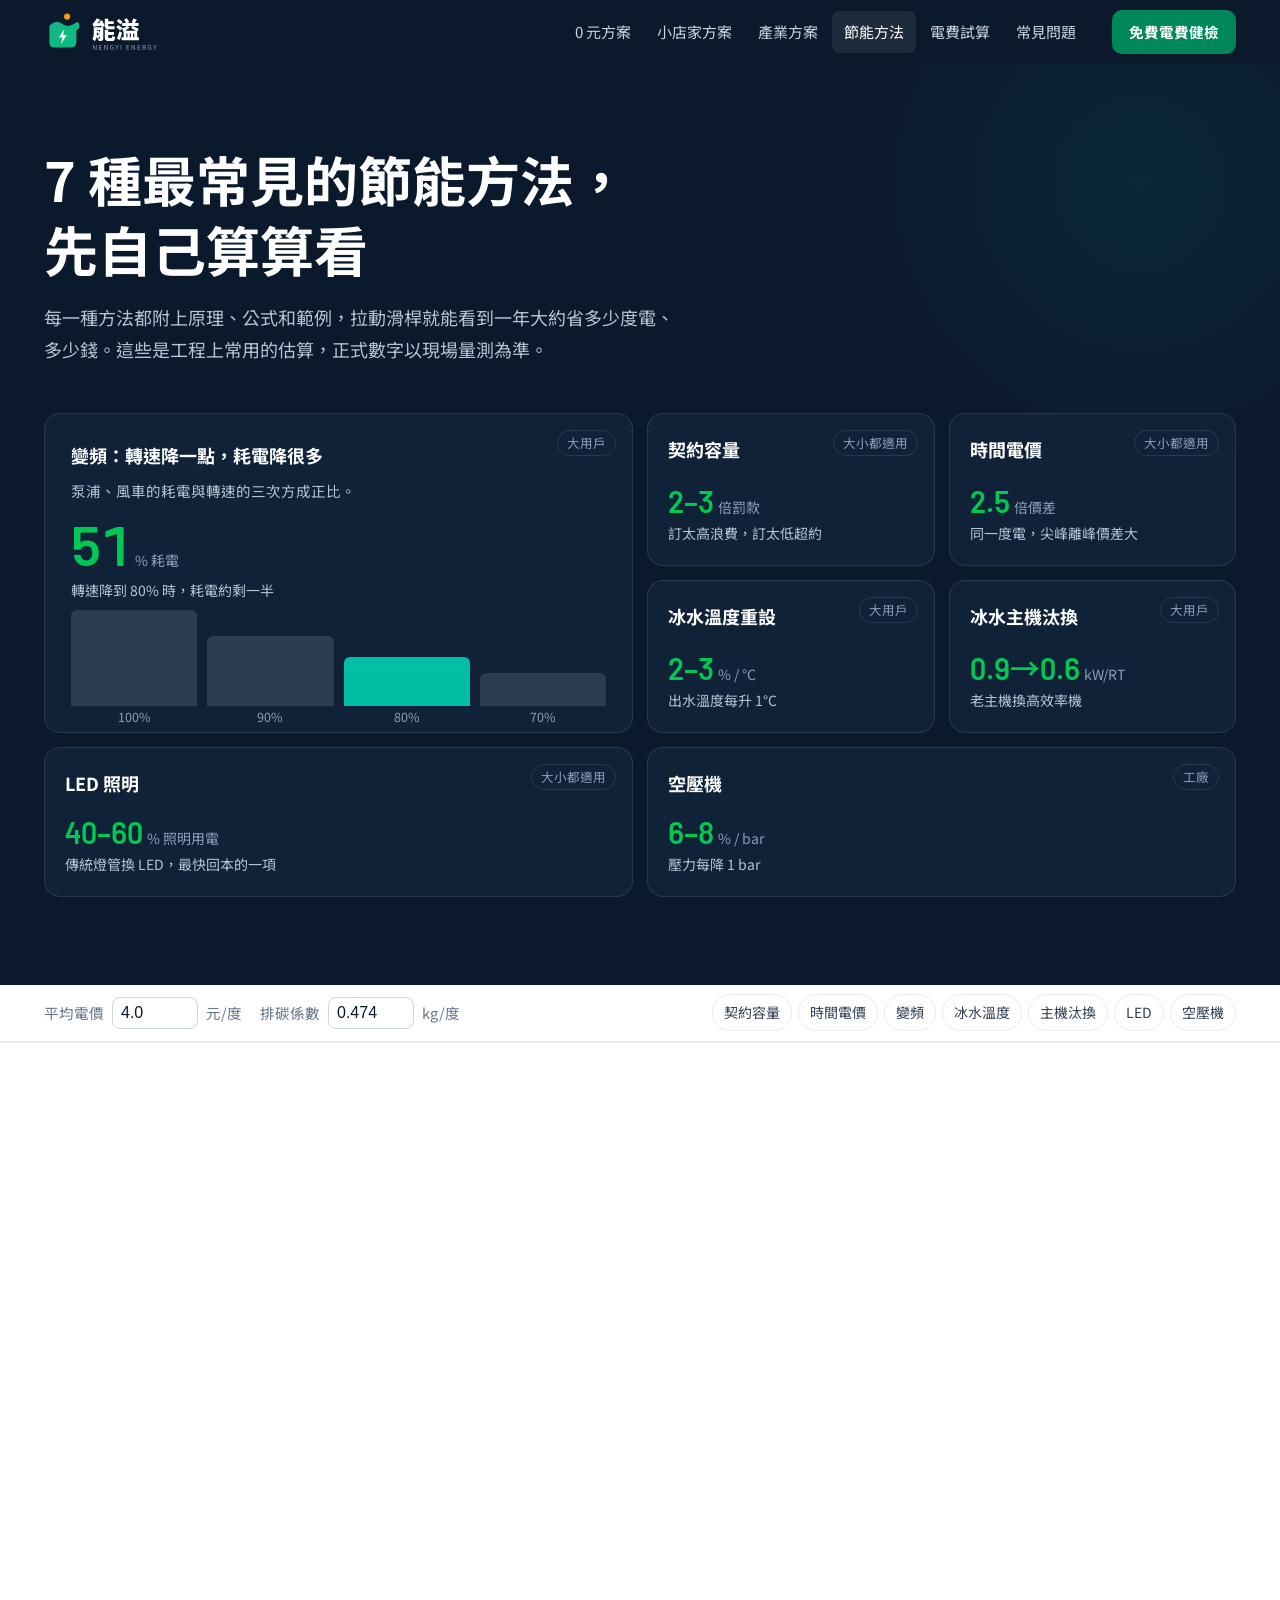
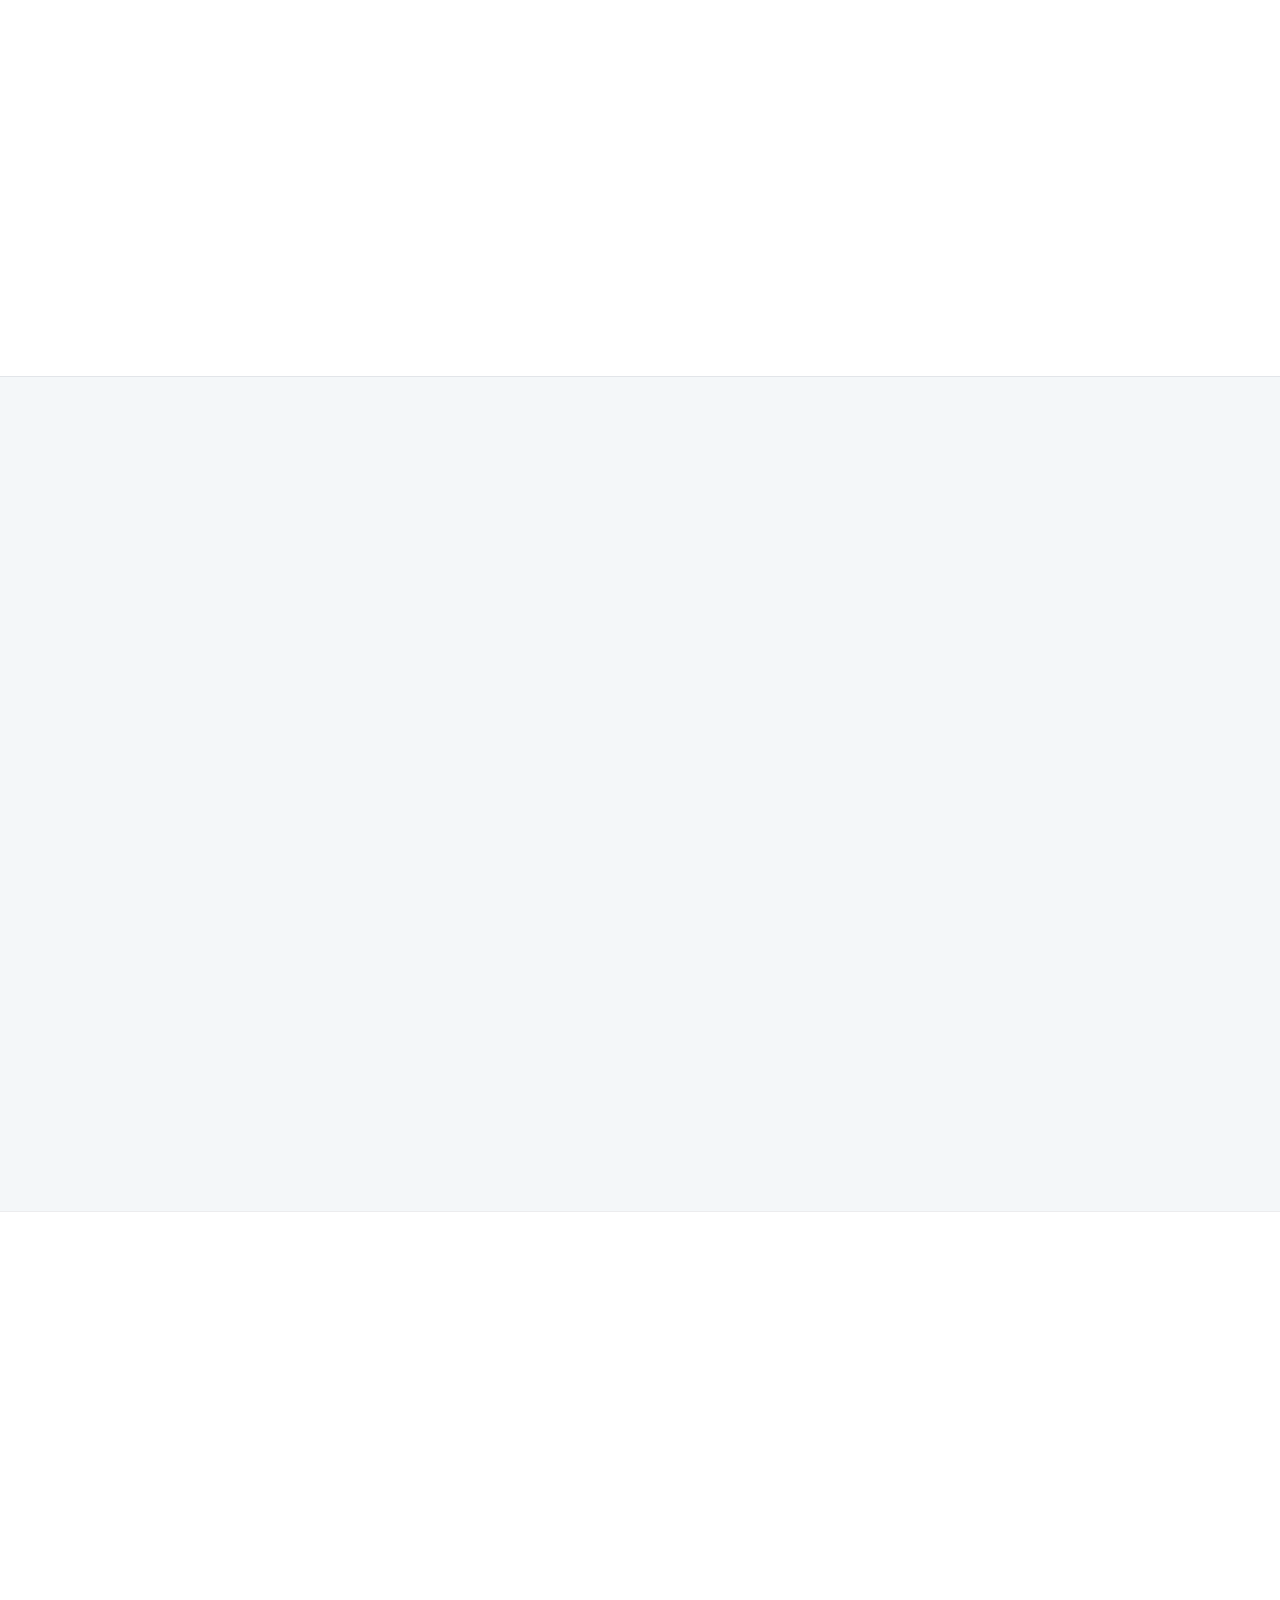
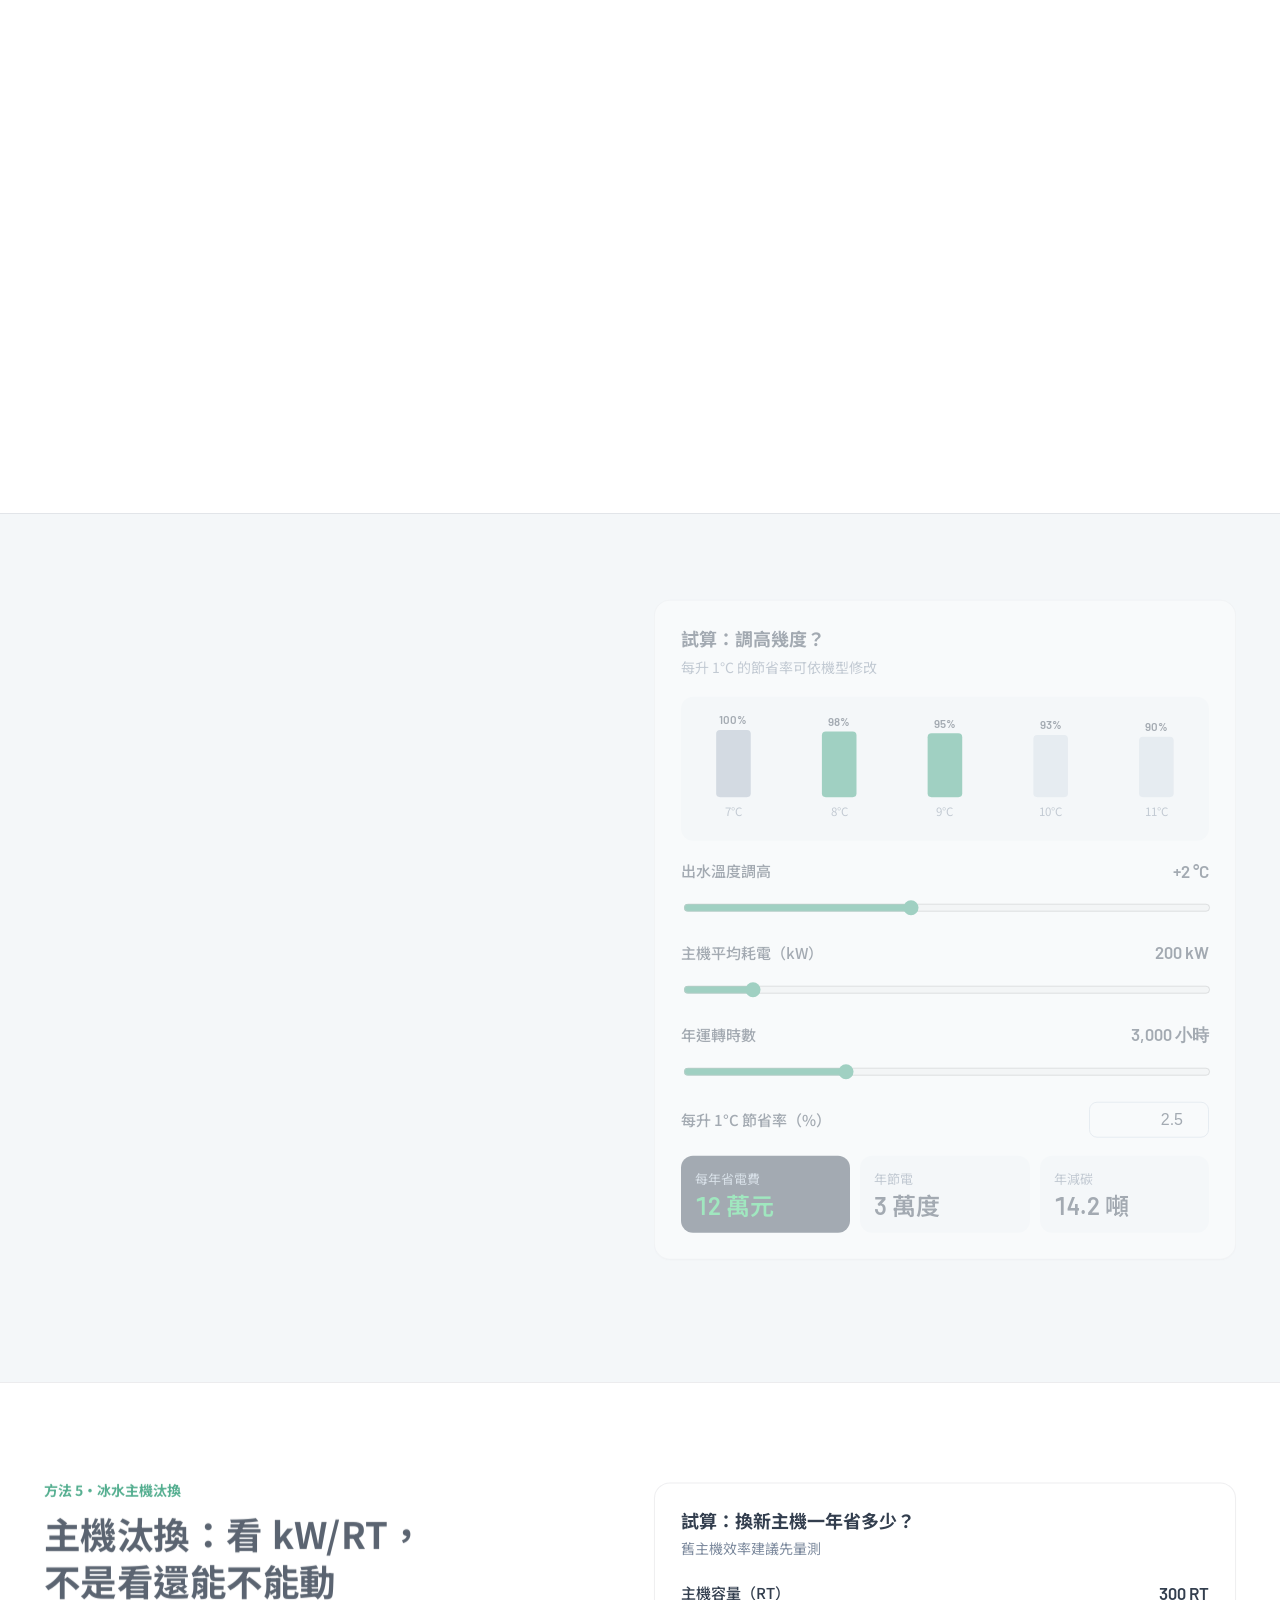
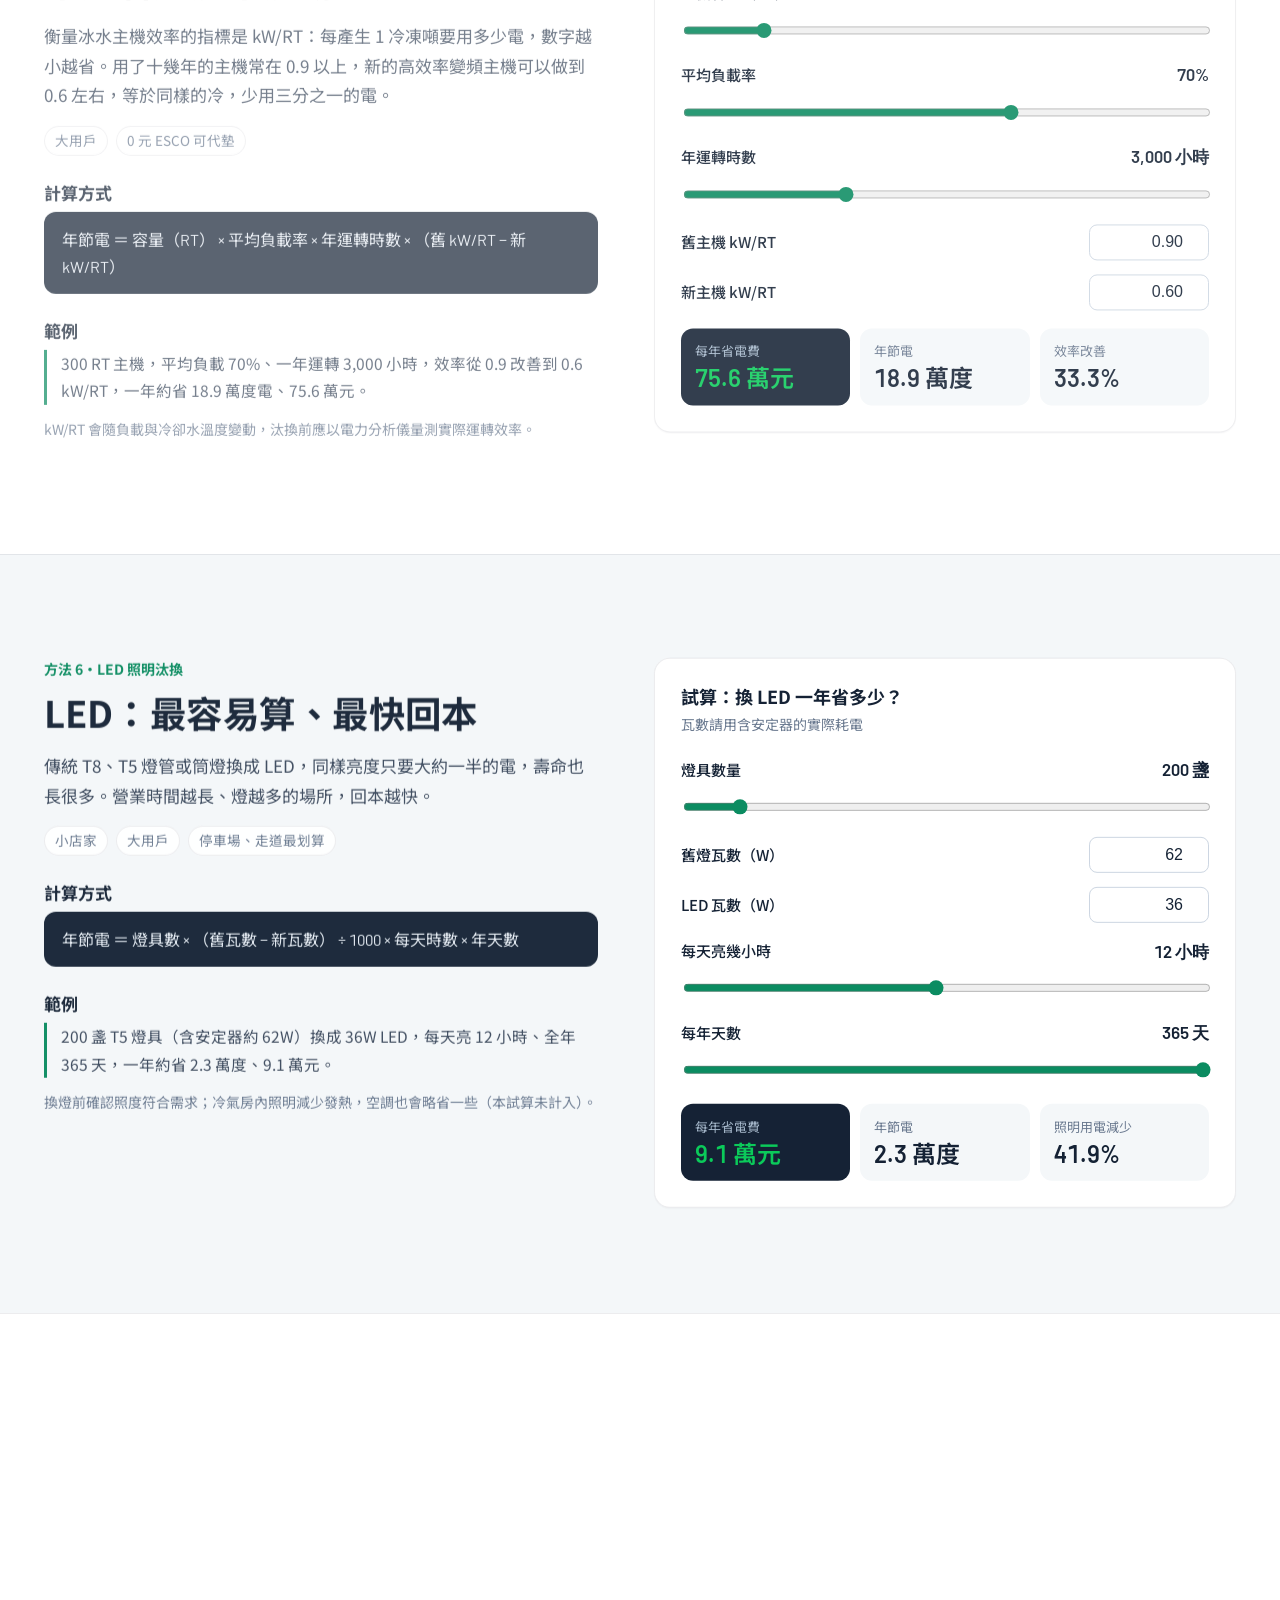
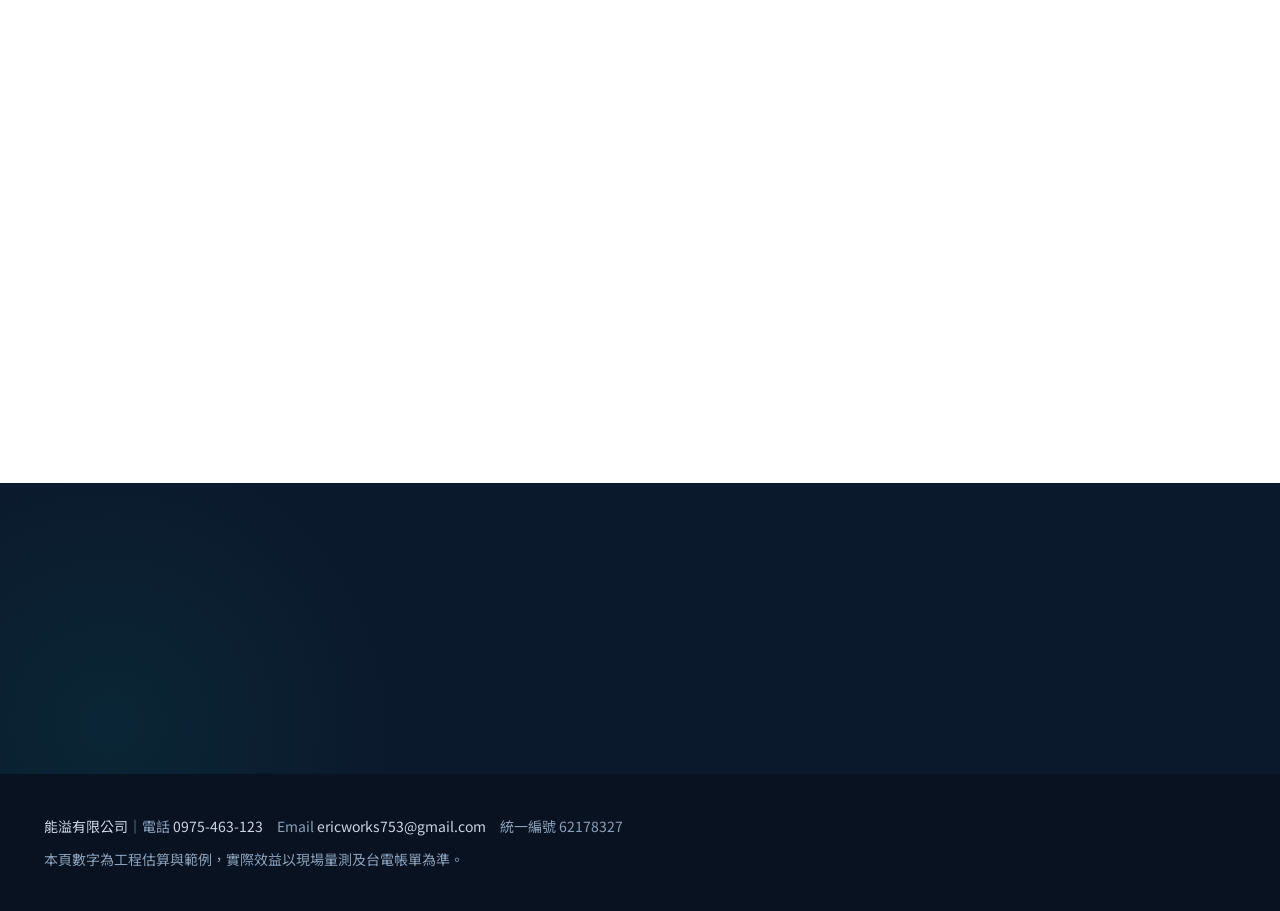
==== commit dba1b696: "官網：移除 Lenis 與標頭模糊以改善卡頓；上下捲動雙向進場動畫、閱讀進度條、首屏視差 Co-Authored-By: Claude Opus 5.5 <noreply@anthropic.com>" ====
--- a/methods.html
+++ b/methods.html
@@ -42,7 +42,7 @@
 @media (hover:hover) and (pointer:fine){.btn-go:hover{background:var(--action-hover)}.btn-ghost:hover{border-color:#fff}}
 
 /* nav */
-.nav{position:sticky;top:0;z-index:50;background:rgba(11,25,44,.97);backdrop-filter:blur(6px)}
+.nav{position:sticky;top:0;z-index:50;background:#0B192C}
 .nav .wrap{display:flex;align-items:center;gap:24px;height:64px}
 .brand img{display:block;height:40px;width:auto}
 .nav ul{display:flex;gap:2px;list-style:none;margin:0 0 0 auto;padding:0}
@@ -152,6 +152,7 @@
 </style>
 </head>
 <body>
+<div class="scroll-progress" aria-hidden="true"></div>
 
 <nav class="nav" aria-label="主選單">
   <div class="wrap">
@@ -458,6 +459,8 @@
   <a class="u" href="index.html#apply">免費電費健檢</a>
 </div>
 
+<script src="assets/vendor/gsap.min.js"></script>
+<script src="assets/vendor/ScrollTrigger.min.js"></script>
 <script src="assets/motion.js"></script>
 <script>
 {
--- a/assets/motion.css
+++ b/assets/motion.css
@@ -14,3 +14,8 @@
   .reveal{opacity:1!important;transform:none!important}
   svg .draw{stroke-dashoffset:0!important}
 }
+
+/* GSAP 接手時關掉 CSS 過場，避免兩邊打架 */
+.gsap-on .reveal{transition:none}
+.scroll-progress{position:fixed;top:0;left:0;right:0;height:3px;background:#00C853;transform:scaleX(0);transform-origin:left;z-index:60;pointer-events:none}
+.motion-off .scroll-progress{display:none}
